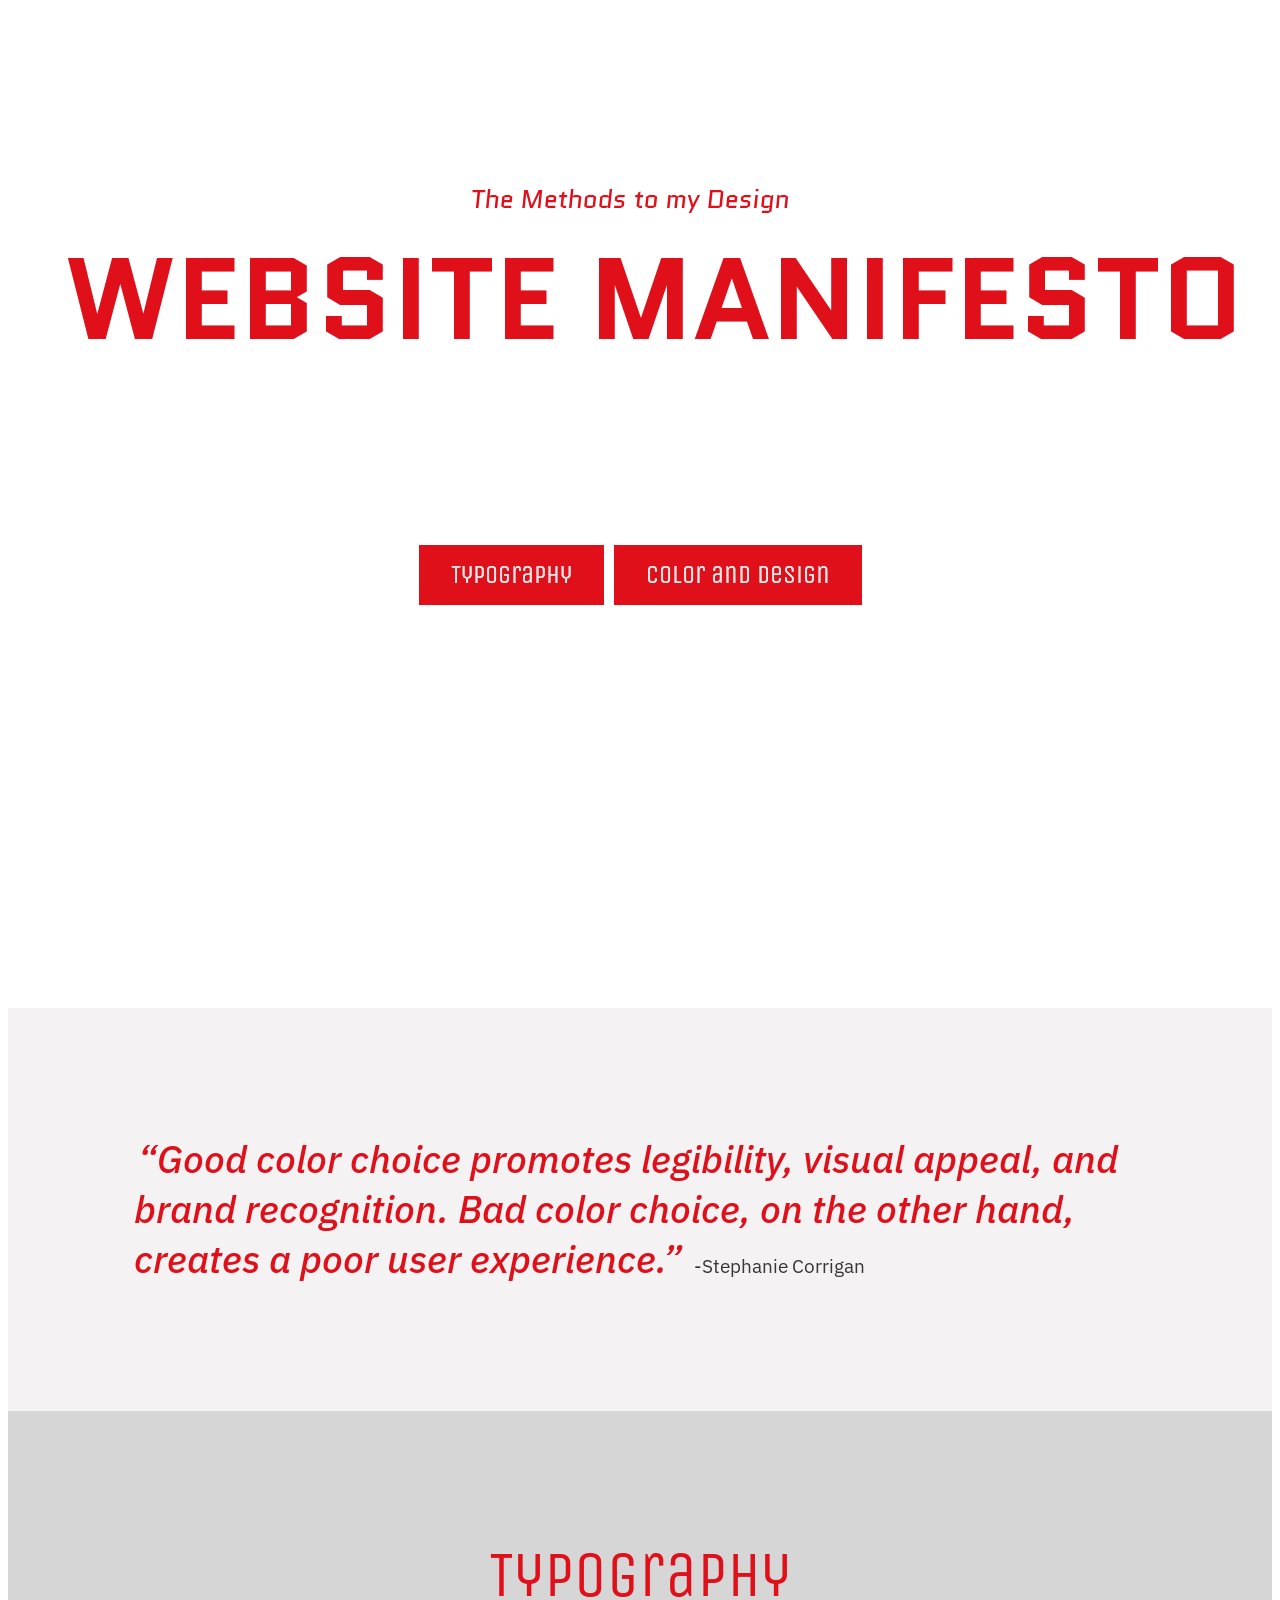
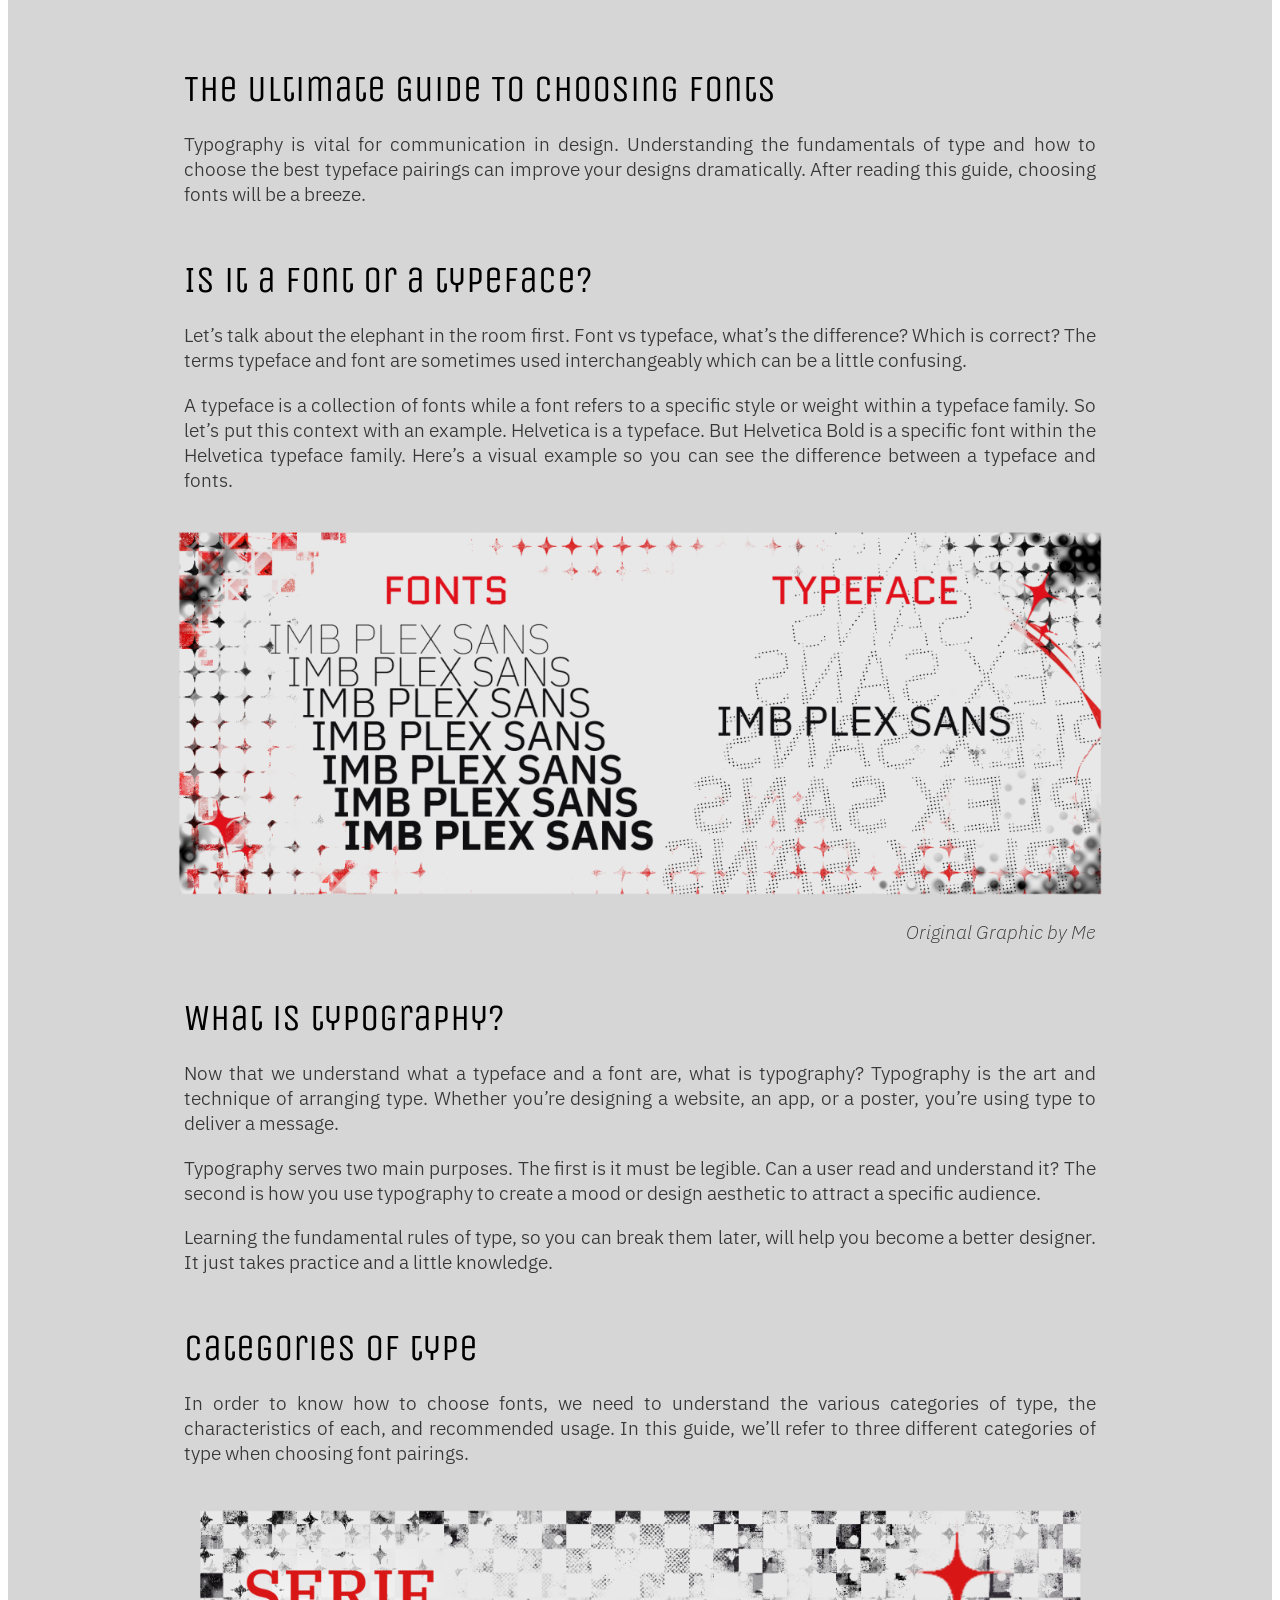
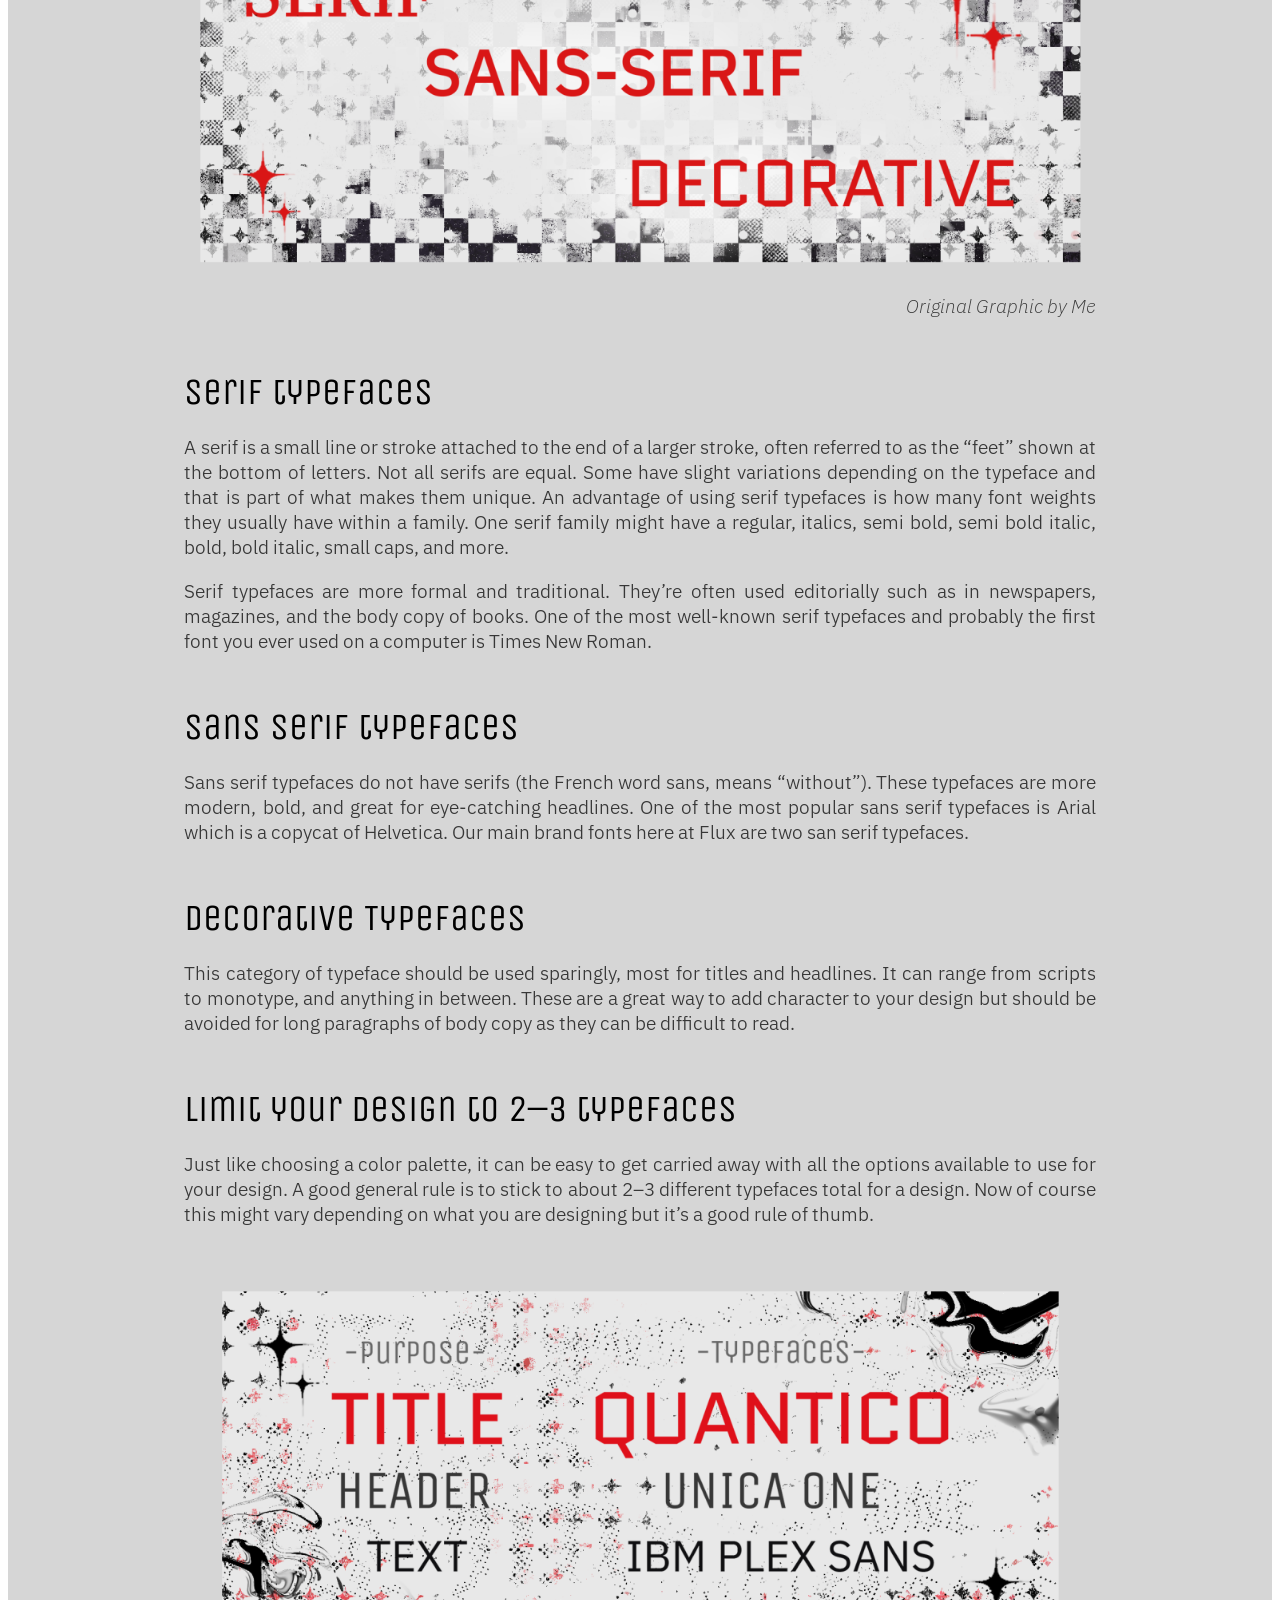
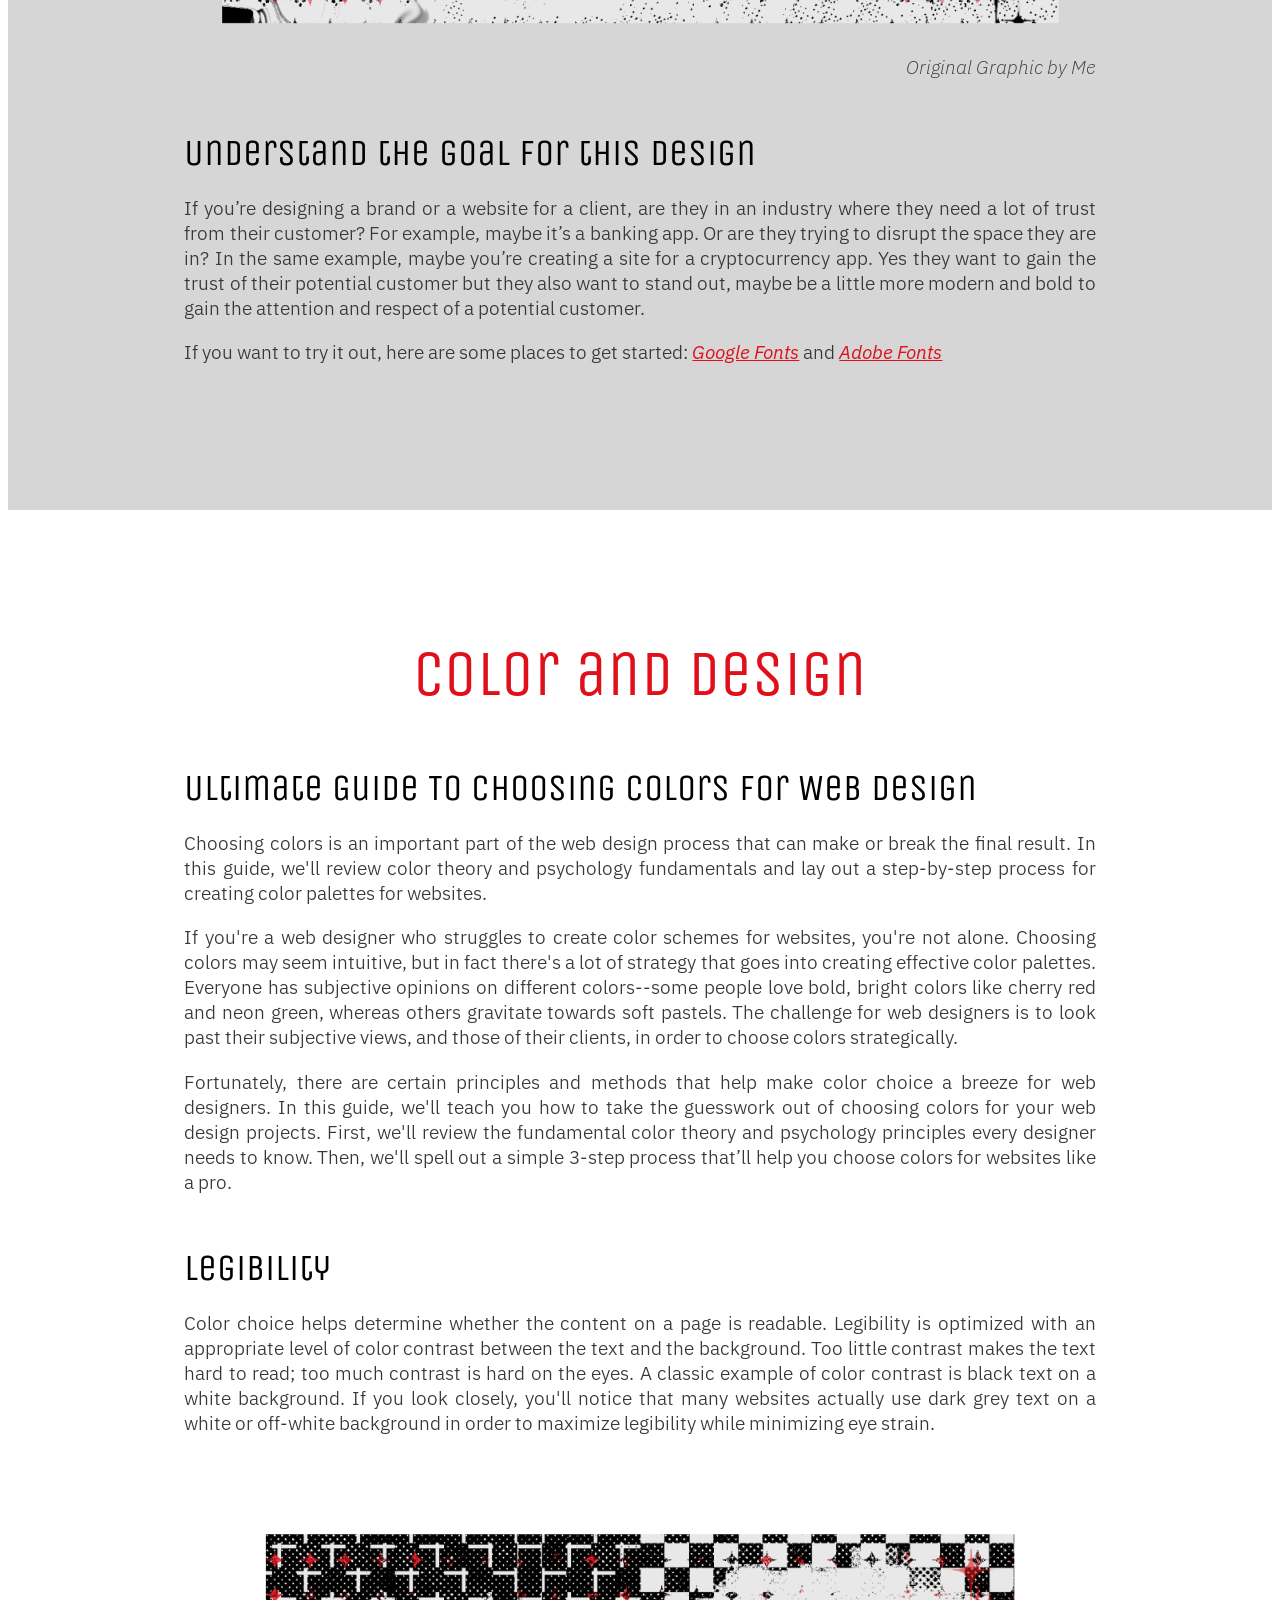
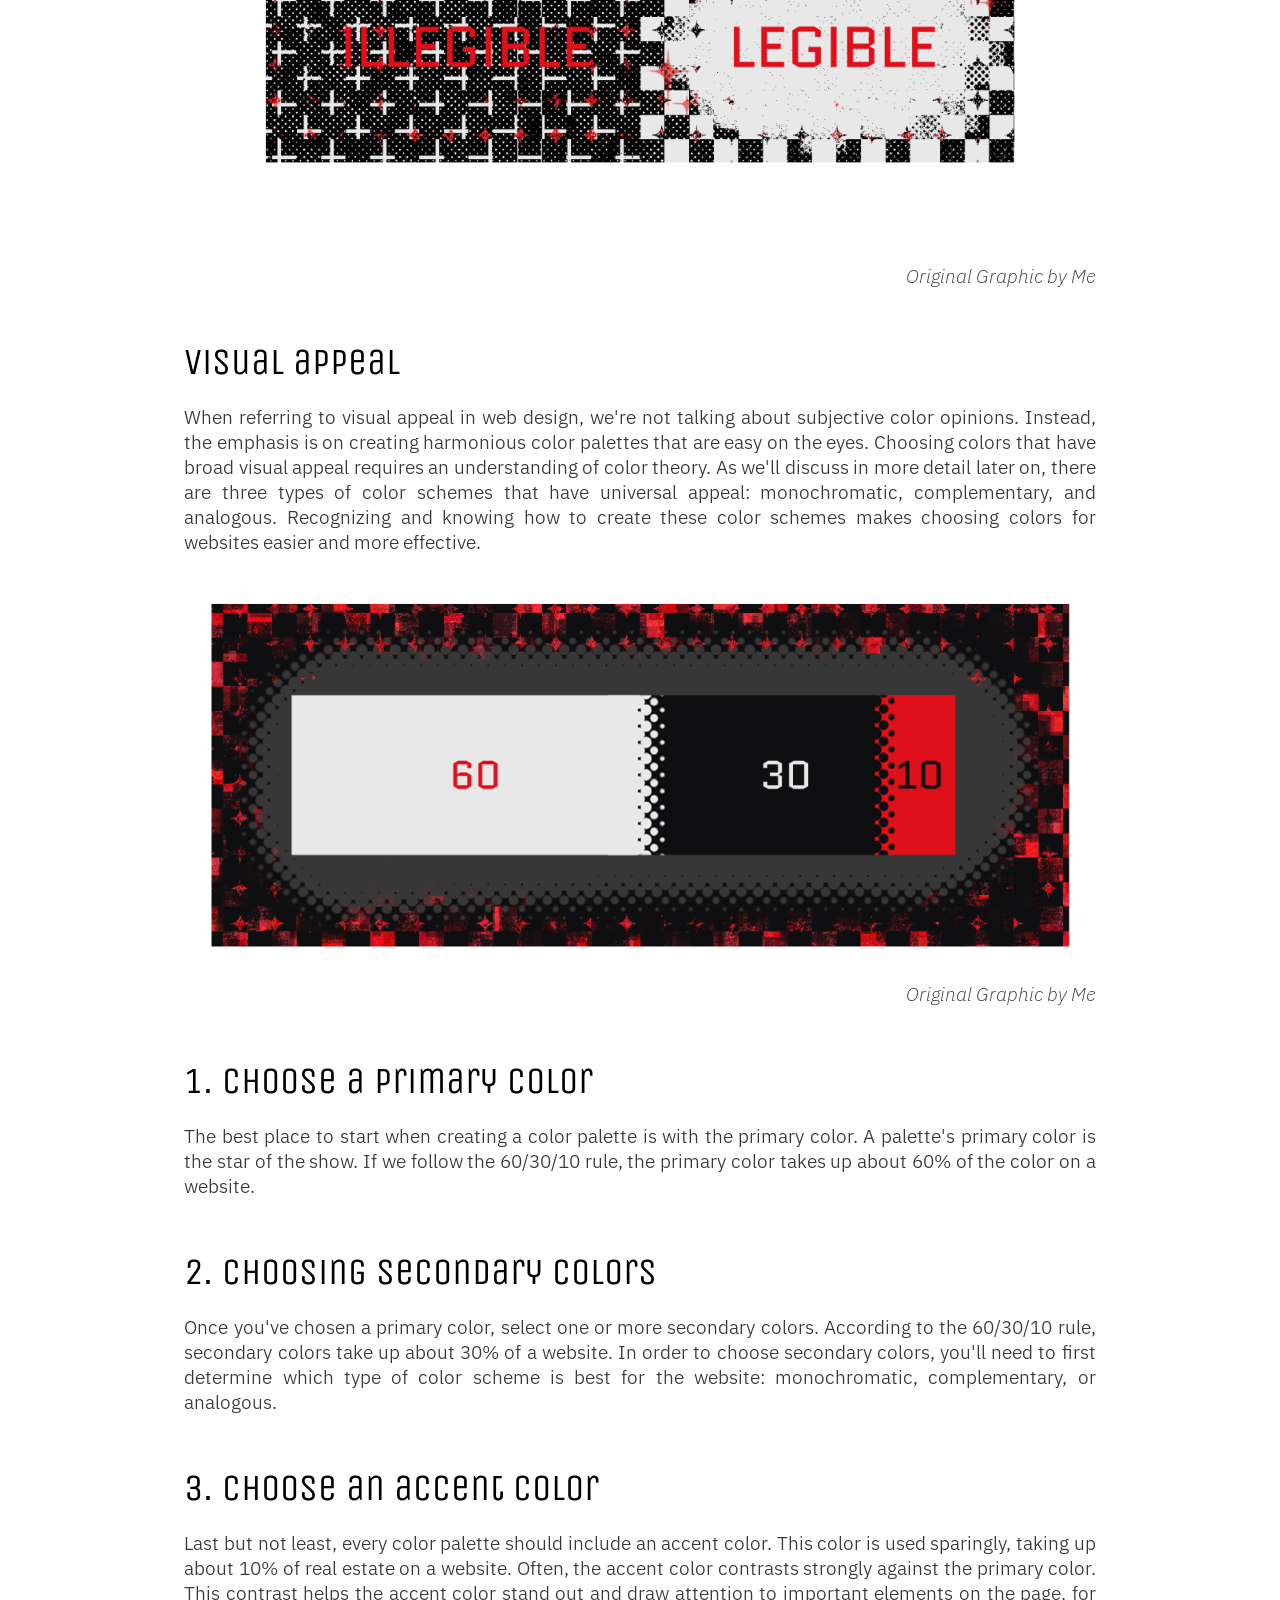
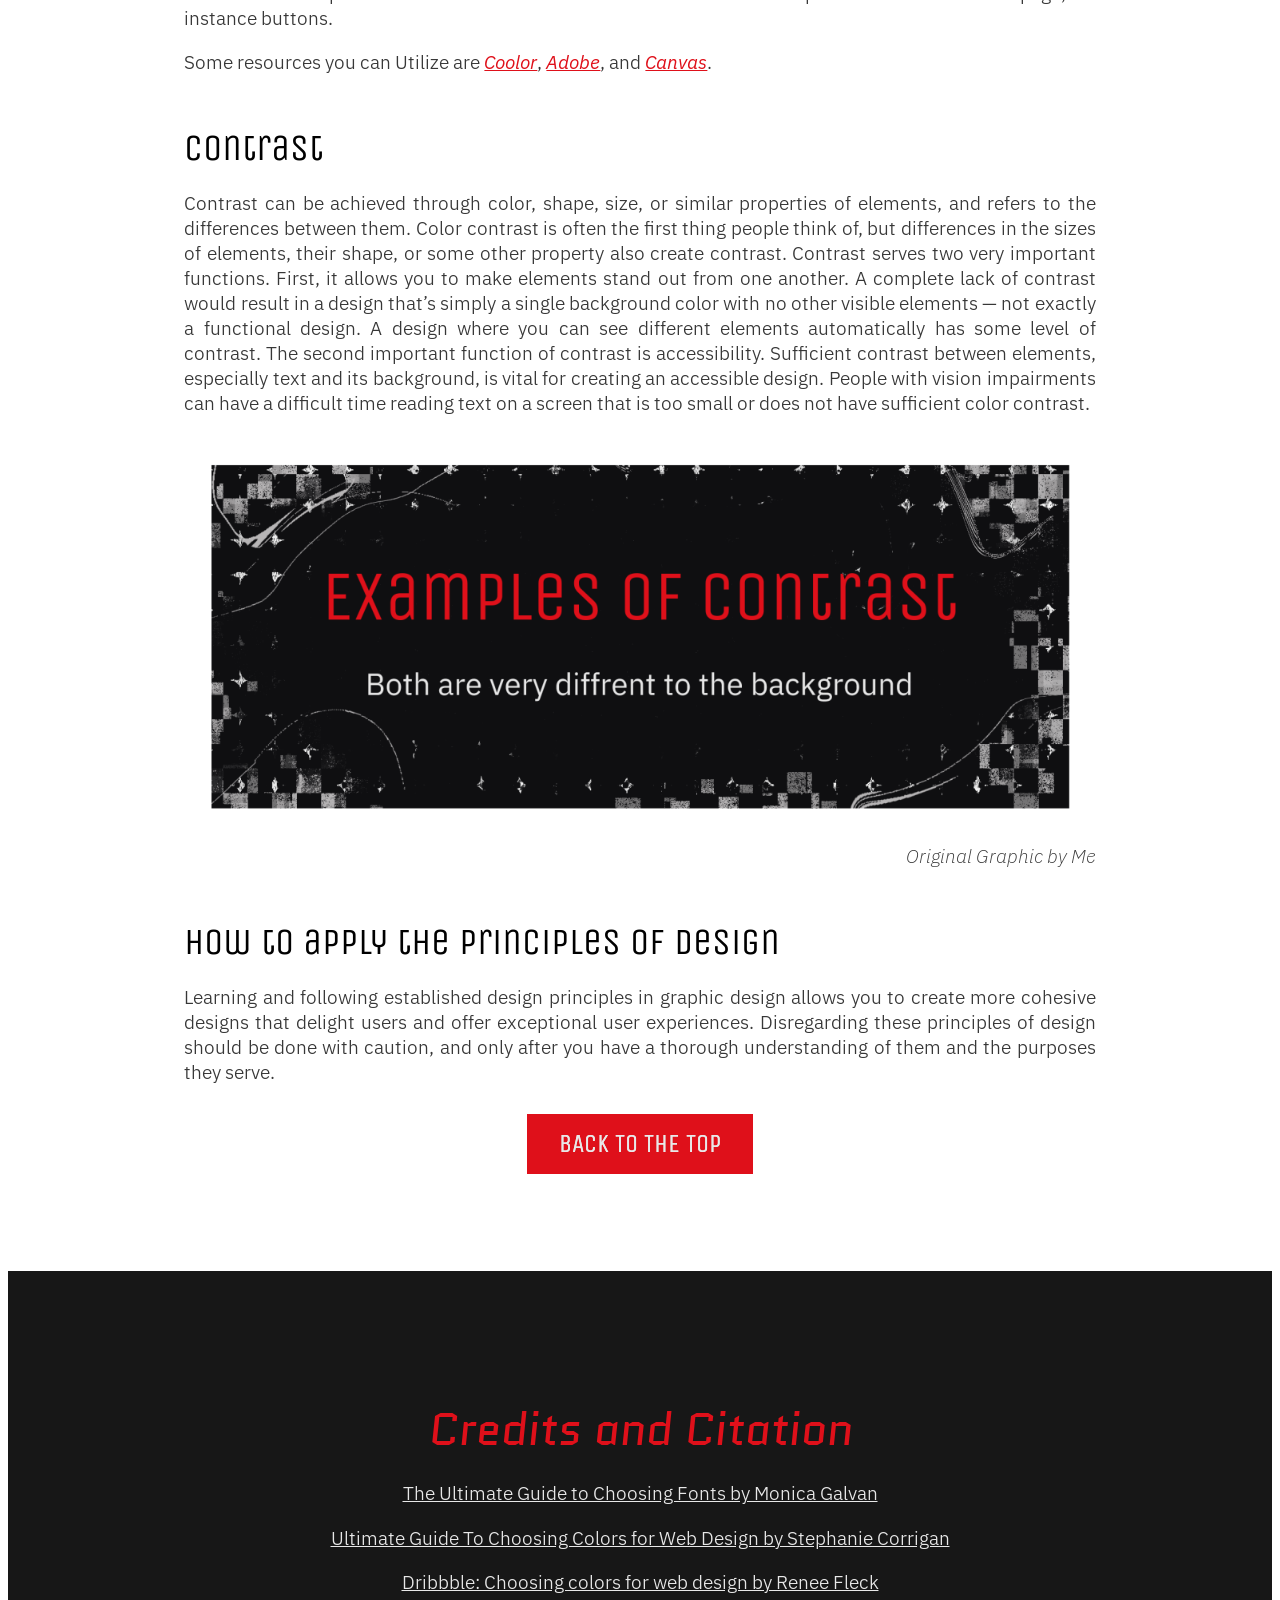
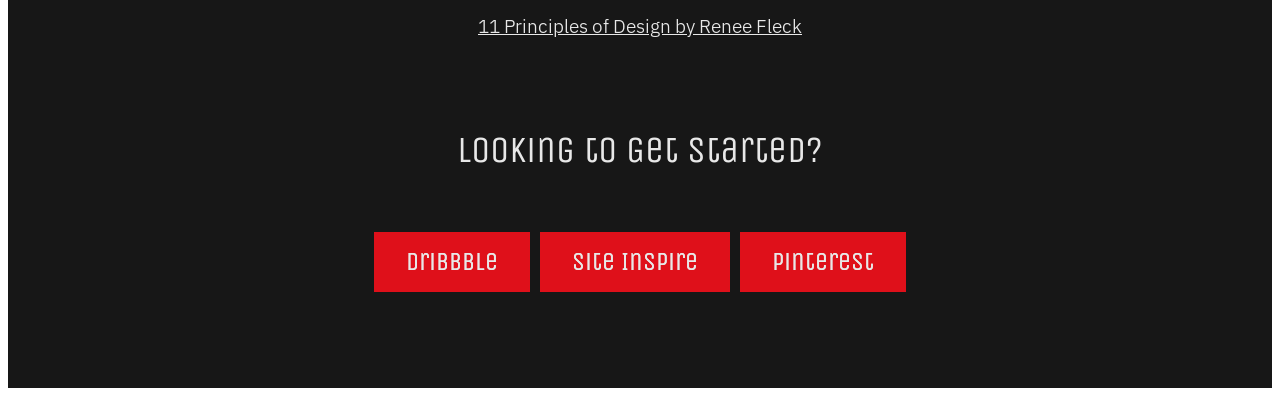
==== index.html @ a9f8d65f "Add files via upload" ====
<!doctype html>
<html>
<head>
<meta charset="utf-8">
<title>WebsiteManifesto</title>
<link href="CSSMANIFESTO.css" rel="stylesheet" type="text/css">
<link rel="preconnect" href="https://fonts.googleapis.com">
<link rel="preconnect" href="https://fonts.gstatic.com" crossorigin>
<link href="https://fonts.googleapis.com/css2?family=IBM+Plex+Sans:ital,wght@0,100..700;1,100..700&family=Quantico:ital,wght@0,400;0,700;1,400;1,700&family=Unica+One&display=swap" rel="stylesheet">
	
	<title>My Website</title>
</head>
<body>
	
	<!--Hero Section-->
<section class="hero">
<section id="heroSection">
	<br><br>
	
	<br><br>
	<br><br>
	<br><br>
	
	<table> <tr style="margin-left: 20px; margin-bottom:-200px; height;10%">
		<td align="center">
		</td>
		<td align="center">
	<h3 >The Methods to my Design</h3>
	<h1 class="forh1" >&nbsp;WEBSITE MANIFESTO</h1>
		</td> 
		<td align="center">
		</td>
		
		</tr>
	</table>

	
<div class="center-box">
	
		
	<a href="#typeSection" 
	   style="text-decoration: none" 
	   rel="noopener noreferrer" class="button">
		Typography</a>
	
		  
		
		 <a href="#colorSection" 
			style="text-decoration: none"
			rel="noopener noreferrer" class="button">
			 Color and Design</a>
	
</div>
	
	<br><br>
	<br><br>
	<br><br>

</section>
</section>
	
	
	<section class="quote">
	<section id="quoteSection">
	<q>Good color choice promotes legibility, visual appeal, and brand recognition. Bad color choice, on the other hand, creates a poor user experience.</q>
		
	<p1>-Stephanie Corrigan</p1>
		
	</section>
	</section>
	
	
	<!--Typography Section-->
	<section class="typography">
	<section id="typeSection">
		
	<h2>Typography</h2>
	
		
			<h4>The Ultimate Guide To Choosing Fonts</h4>
		<p>Typography is vital for communication in design. Understanding the fundamentals of type and how to choose the best typeface pairings can improve your designs dramatically. After reading this guide, choosing fonts will be a breeze.</p>
		
		<h4>Is it a font or a typeface?</h4>
		<p>Let’s talk about the elephant in the room first. Font vs typeface, what’s the difference? Which is correct? The terms typeface and font are sometimes used interchangeably which can be a little confusing.</p>

<p>A typeface is a collection of fonts while a font refers to a specific style or weight within a typeface family. So let’s put this context with an example. Helvetica is a typeface. But Helvetica Bold is a specific font within the Helvetica typeface family. Here’s a visual example so you can see the difference between a typeface and fonts.
</p>
		
						<img src="IMG/fontsvtype.png" alt="image showing difference in legibility" width="100%"/><figcaption>Original Graphic by Me</figcaption>

		
		<h4>What is typography?</h4>
		<p>Now that we understand what a typeface and a font are, what is typography? Typography is the art and technique of arranging type. Whether you’re designing a website, an app, or a poster, you’re using type to deliver a message.</p>

<p>Typography serves two main purposes. The first is it must be legible. Can a user read and understand it? The second is how you use typography to create a mood or design aesthetic to attract a specific audience.</p>

<p>Learning the fundamental rules of type, so you can break them later, will help you become a better designer. It just takes practice and a little knowledge.
</p>
		
		<h4>Categories of type
</h4>
		<p>In order to know how to choose fonts, we need to understand the various categories of type, the characteristics of each, and recommended usage. In this guide, we’ll refer to three different categories of type when choosing font pairings.

</p>
		<img src="IMG/difftype.png" alt="image showing difference types of font; Serif, Sans-serif, and Decorative " width="100%"/><figcaption>Original Graphic by Me</figcaption>
		
		<h4>Serif typefaces
</h4>
		<p>A serif is a small line or stroke attached to the end of a larger stroke, often referred to as the “feet” shown at the bottom of letters. Not all serifs are equal. Some have slight variations depending on the typeface and that is part of what makes them unique. An advantage of using serif typefaces is how many font weights they usually have within a family. One serif family might have a regular, italics, semi bold, semi bold italic, bold, bold italic, small caps, and more.

</p>
		<p>Serif typefaces are more formal and traditional. They’re often used editorially such as in newspapers, magazines, and the body copy of books. One of the most well-known serif typefaces and probably the first font you ever used on a computer is Times New Roman.

</p>
		<h4>Sans serif typefaces
</h4>
		<p>Sans serif typefaces do not have serifs (the French word sans, means “without”). These typefaces are more modern, bold, and great for eye-catching headlines. One of the most popular sans serif typefaces is Arial which is a copycat of Helvetica. Our main brand fonts here at Flux are two san serif typefaces.

</p>
		<h4>Decorative Typefaces
</h4>
		<p>This category of typeface should be used sparingly, most for titles and headlines. It can range from scripts to monotype, and anything in between. These are a great way to add character to your design but should be avoided for long paragraphs of body copy as they can be difficult to read.

</p>

		<h4>Limit your design to 2–3 typefaces
</h4>
		<p>Just like choosing a color palette, it can be easy to get carried away with all the options available to use for your design. A good general rule is to stick to about 2–3 different typefaces total for a design. Now of course this might vary depending on what you are designing but it’s a good rule of thumb.
		
</p>
	<img src="IMG/purpose.png" alt="image showing font pairing (Title-Quantico, Header-Unica One, Text-IBM PLEX SANS) " width="100%"/><figcaption>Original Graphic by Me</figcaption>
	
		<h4>Understand the goal for this design

</h4>
		<p>If you’re designing a brand or a website for a client, are they in an industry where they need a lot of trust from their customer? For example, maybe it’s a banking app. Or are they trying to disrupt the space they are in? In the same example, maybe you’re creating a site for a cryptocurrency app. Yes they want to gain the trust of their potential customer but they also want to stand out, maybe be a little more modern and bold to gain the attention and respect of a potential customer.</p>
		
		<p>If you want to try it out, here are some places to get started: <a href="https://fonts.google.com/" target="_blank" class="special-link" >Google Fonts</a> and <a href="https://fonts.adobe.com/"  target="_blank" class="special-link" >Adobe Fonts</a> </p>

	</section>
		</section>
		<!--Typography Section-->
	<section class="colordesign">
	<section id="colorSection">
		
	<h2>Color and Design</h2>
		<h4>Ultimate Guide To Choosing Colors for Web Design</h4>
		
			<p>Choosing colors is an important part of the web design process that can make or break the final result. In this guide, we'll review color theory and psychology fundamentals and lay out a step-by-step process for creating color palettes for websites.</p>
		
			<p>If you're a web designer who struggles to create color schemes for websites, you're not alone. Choosing colors may seem intuitive, but in fact there's a lot of strategy that goes into creating effective color palettes. Everyone has subjective opinions on different colors--some people love bold, bright colors like cherry red and neon green, whereas others gravitate towards soft pastels. The challenge for web designers is to look past their subjective views, and those of their clients, in order to choose colors strategically.</p>
		
			<p>Fortunately, there are certain principles and methods that help make color choice a breeze for web designers. In this guide, we'll teach you how to take the guesswork out of choosing colors for your web design projects. First, we'll review the fundamental color theory and psychology principles every designer needs to know. Then, we'll spell out a simple 3-step process that’ll help you choose colors for websites like a pro.</p>
				
		
		<h4>Legibility</h4>
		
			<p>Color choice helps determine whether the content on a page is readable. Legibility is optimized with an appropriate level of color contrast between the text and the background. Too little contrast makes the text hard to read; too much contrast is hard on the eyes. A classic example of color contrast is black text on a white background. If you look closely, you'll notice that many websites actually use dark grey text on a white or off-white background in order to maximize legibility while minimizing eye strain.</p>
		
				<img src="IMG/legibility.png" alt="image showing difference in legibility" width="100%"/><figcaption>Original Graphic by Me</figcaption>
	
		
		<h4>Visual appeal</h4>
		
			<p>When referring to visual appeal in web design, we're not talking about subjective color opinions. Instead, the emphasis is on creating harmonious color palettes that are easy on the eyes. Choosing colors that have broad visual appeal requires an understanding of color theory. As we'll discuss in more detail later on, there are three types of color schemes that have universal appeal: monochromatic, complementary, and analogous. Recognizing and knowing how to create these color schemes makes choosing colors for websites easier and more effective.</p>
		
		<img src="IMG/603010.png" alt="image showing an example of the 60-30-10 rule" width="100%"/><figcaption>Original Graphic by Me</figcaption>

		<h4>1. Choose a primary color</h4>
		<p>The best place to start when creating a color palette is with the primary color. A palette's primary color is the star of the show. If we follow the 60/30/10 rule, the primary color takes up about 60% of the color on a website.
</p>
		
		
		
		<h4>2. Choosing secondary colors
</h4>
		<p>Once you've chosen a primary color, select one or more secondary colors. According to the 60/30/10 rule, secondary colors take up about 30% of a website. In order to choose secondary colors, you'll need to first determine which type of color scheme is best for the website: monochromatic, complementary, or analogous.
</p>

		
		<h4>3. Choose an accent color
</h4>
		<p>Last but not least, every color palette should include an accent color. This color is used sparingly, taking up about 10% of real estate on a website. Often, the accent color contrasts strongly against the primary color. This contrast helps the accent color stand out and draw attention to important elements on the page, for instance buttons.
</p>
		
		<p>Some resources you can Utilize are <a href="https://coolors.co/" target="_blank" class="special-link" >Coolor</a>, <a href="https://color.adobe.com/"  target="_blank" class="special-link" >Adobe</a>, and <a href="https://www.canva.com/colors/color-palette-generator/" target="_blank" class="special-link" >Canvas</a>. </p>
		
		
		<h4>Contrast
		
</h4>
		
		
		<p>Contrast can be achieved through color, shape, size, or similar properties of elements, and refers to the differences between them. Color contrast is often the first thing people think of, but differences in the sizes of elements, their shape, or some other property also create contrast.

Contrast serves two very important functions. First, it allows you to make elements stand out from one another. A complete lack of contrast would result in a design that’s simply a single background color with no other visible elements — not exactly a functional design. A design where you can see different elements automatically has some level of contrast.

The second important function of contrast is accessibility. Sufficient contrast between elements, especially text and its background, is vital for creating an accessible design. People with vision impairments can have a difficult time reading text on a screen that is too small or does not have sufficient color contrast.</p>
		<img src="IMG/contrast.png" alt="image showing an example of contrast between text and background" width="100%"/><figcaption>Original Graphic by Me</figcaption>
		
		<h4>How to apply the principles of design</h4>
		
<p>Learning and following established design principles in graphic design allows you to create more cohesive designs that delight users and offer exceptional user experiences.

Disregarding these principles of design should be done with caution, and only after you have a thorough understanding of them and the purposes they serve.</p>

		<div class="center-box">

			
	<a href="#heroSection" style="text-decoration: none" class="button" >BACK TO THE TOP</a>
	
		
		</div>
		
		</section>
	</section>
	
	<section class="footer">
	<footer>
		<fh3>Credits and Citation</fh3>
		
		
  		<p style="text-align:center"> <a href="https://www.flux-academy.com/blog/the-ultimate-guide-to-choosing-fonts" target="_blank">The Ultimate Guide to Choosing Fonts by Monica Galvan</a>  </p>
		
  		<p style="text-align:center">	<a href="https://www.flux-academy.com/blog/ultimate-guide-to-choosing-colors-for-web-design" target="_blank">Ultimate Guide To Choosing Colors for Web Design by Stephanie Corrigan</a> </p>
			
 		<p style="text-align:center">	<a href="https://dribbble.com/stories/2018/12/19/choosing-colors-for-web-design-a-practical-ui-color-application-guide" target="_blank">Dribbble: Choosing colors for web design by Renee Fleck</a> </p>
				
		<p style="text-align:center">	<a href="https://dribbble.com/resources/education/principles-of-design" target="_blank">11 Principles of Design by Renee Fleck</a> </p>
		
	
		
		<h6>Looking to Get Started?</h6>
		
		
	<div class="center-box">
	
		 <a href="https://dribbble.com/tags/web-design" target="_blank" style="text-decoration: none" rel="noopener noreferrer" class="button2">Dribbble</a>
	
	
	
		 <a href="https://www.siteinspire.com" target="_blank" style="text-decoration: none" rel="noopener noreferrer" class="button2">Site Inspire</a>
	
	
	
		 <a href="https://www.pinterest.com" target="_blank" style="text-decoration: none" rel="noopener noreferrer" class="button2">Pinterest</a>
	
		</div>
	

	</footer>
	</section>
	
</body>
</html>
---- CSSMANIFESTO.css ----
@charset "utf-8";


	


.forh1{
  font-family: "Quantico", sans-serif;
  font-weight: 800;
  font-style: normal;
	font-size: 9vw;
	color:#DF101A;
	text-align: center;
	margin-top: 0;
	margin-left: auto;
	padding-left:20px; 
}

h2{
  font-family: "Unica One", sans-serif;
  font-weight: 400;
  font-style: normal;
	font-size: 5vw;
	color:#DF101A;
	text-align:center;
	margin-top:0;
}

h3{
  font-family: "Quantico", sans-serif;
  font-weight: 400;
  font-style: italic;
	font-size: 2vw;
	color:#DF101A;
	text-align:bottom;
	margin-bottom:0;
	
	
}
fh3{
  font-family: "Quantico", sans-serif;
  font-weight: 400;
  font-style: italic;
	font-size: 3.5vw;
	color:#DF101A;
	text-align:bottom;
	margin-bottom:0;
	
	
}

h4{ font-family: "Unica One", sans-serif;
  font-weight: 400;
  font-style: normal;
	font-size: 3vw;
	color:#000000;
	padding-right: 45px;
	padding-left: 50px;
	margin-bottom: 20px;
	}

h5{ font-family: "Unica One", sans-serif;
  font-weight: 400;
  font-style: normal;
	font-size: 3vw;
	color:#DF101A;
	}
figcaption{ font-family: 'IBM Plex Sans';
  font-weight: 250;
  font-style: italic;
	font-size: 1.5vw;
	color:#373737;
	text-align:right;	
	padding-right: 50px;
	padding-left: 50px;

}

p{ font-family: 'IBM Plex Sans';
  font-weight: 350;
  font-style: normal;
	font-size: 1.5vw;
	color:#373737;
	text-align:justify;	
	padding-right: 50px;
	padding-left: 50px;
}

p1{ font-family: 'IBM Plex Sans';
  font-weight: 400;
  font-style: normal;
	font-size: 1.5vw;
	color:#373737;
	text-align:right;	
	padding: 4px;
}
q { font-family: 'IBM Plex Sans';
  font-weight: 500;
  font-style:italic;
	font-size: 3vw;
	color:#DF101A;
	text-align:justify;	
	padding: 4px;
}

h6{ font-family: "Unica One", sans-serif;
  font-weight: 400;
  font-style: normal;
	font-size: 3vw;
	color:#E8E8E8;
	text-align:center;
	padding-top: 0px;

	}

p2{ font-family: 'IBM Plex Sans';
  font-weight: 350;
  font-style: normal;
	font-size: 1.5vw;
	color:#E8E8E8;
	text-align:justify;	
	padding-right: 25px;
	padding-left: 25px;
}




.hero {
	background-image: url("IMG/herobg.png");
	background-size:cover;
	background-position: center center;
	background-repeat: no-repeat;
	width: 100%;
	height: 1000px;	
	align: center;
}

.quote{
	background-color:#F4F2F3;
	padding:10%;
}


.typography{
	background-image:url("IMG/typebg.png");
background-attachment:fixed;
	background-size: cover;
	
	background-color:#D6D6D6;
	padding:10%;
}
.colordesign{
	background-image:url("IMG/colorbg.png");
background-attachment:fixed;
	background-size: cover;
	background-color:#F4F2F3;
	padding:10%;
}

.footer{
	background-color:#171717;
	padding:10%;
	text-align: center;
	text-size: 6vw;
}


.button {
font-family: "Unica One", sans-serif;
  font-weight: 400;
  font-style: normal;
	font-size: 2vw;
	align:center;
	background-color: #DF101A;
  border: none;
  padding: 15px 32px;
  text-align: center;
  text-decoration: none;
  display: inline-block;
  margin: 4px 5px;
  cursor: pointer;
	text-shadow: 0px 0px #E8E8E8;
	
}

.button:hover{
	color: #Df101A;
	background-color: #000000;
	text-decoration: none;
}

a { 
	color:#E8E8E8
}
a:hover{
	color:#DF101A
}

.button2 {
font-family: "Unica One", sans-serif;
  font-weight: 400;
  font-style: normal;
	font-size: 2vw;
	align:center;
	background-color: #DF101A;
  border: none;
  padding: 15px 32px;
  text-align: center;
  text-decoration: none;
  display: inline-block;
  margin: -5px 5px;
  cursor: pointer;
	text-shadow: 0px 0px #E8E8E8;
}


.button2:hover{
	color: #Df101A;
	background-color: #000000;
	text-decoration: none;
}



.special-link  {
  color:#DF101A;
  text-decoration: underline;
  font-weight: normal;
font-style: italic;
	
}

.special-link:hover {
  color: #373737;

}



.center-box{
	display:flex;
	justify-content:center;
	align-items: center;
	height: 0vh;
	margin-top: 6%;
	
}
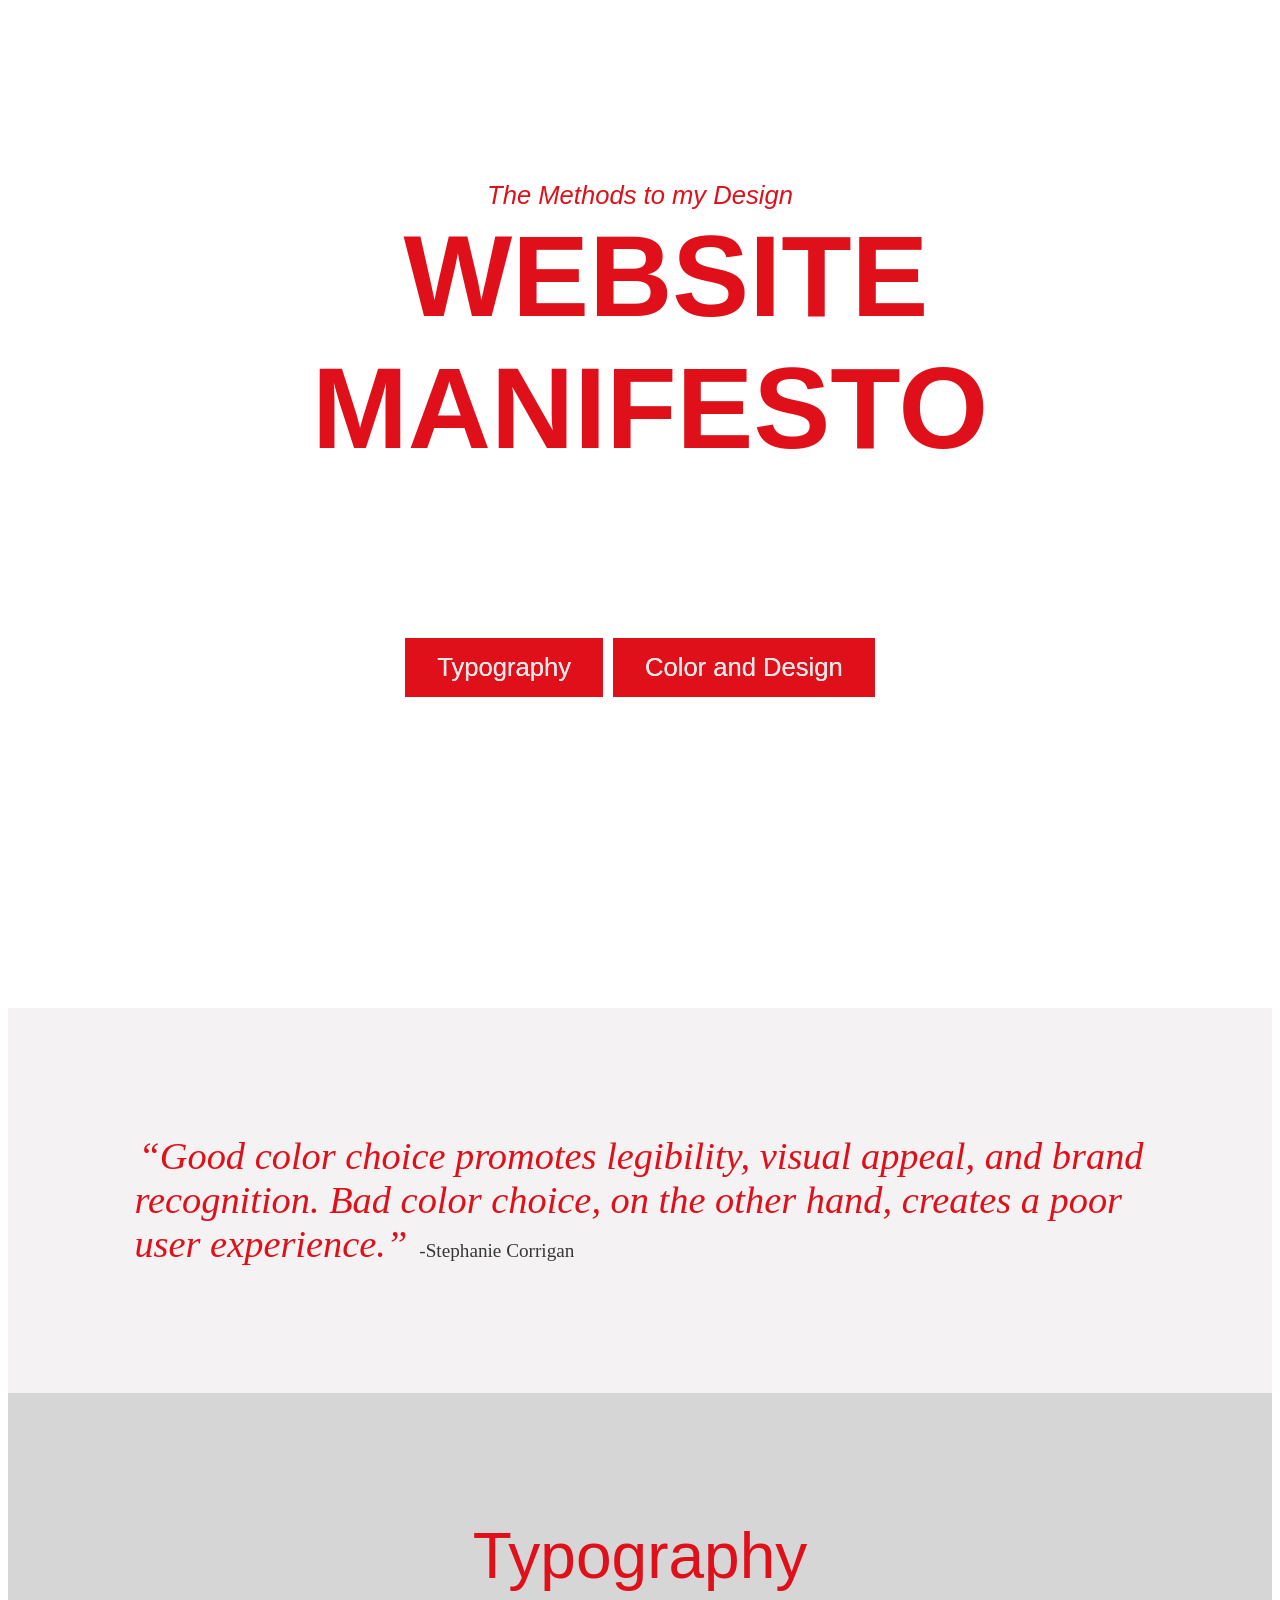
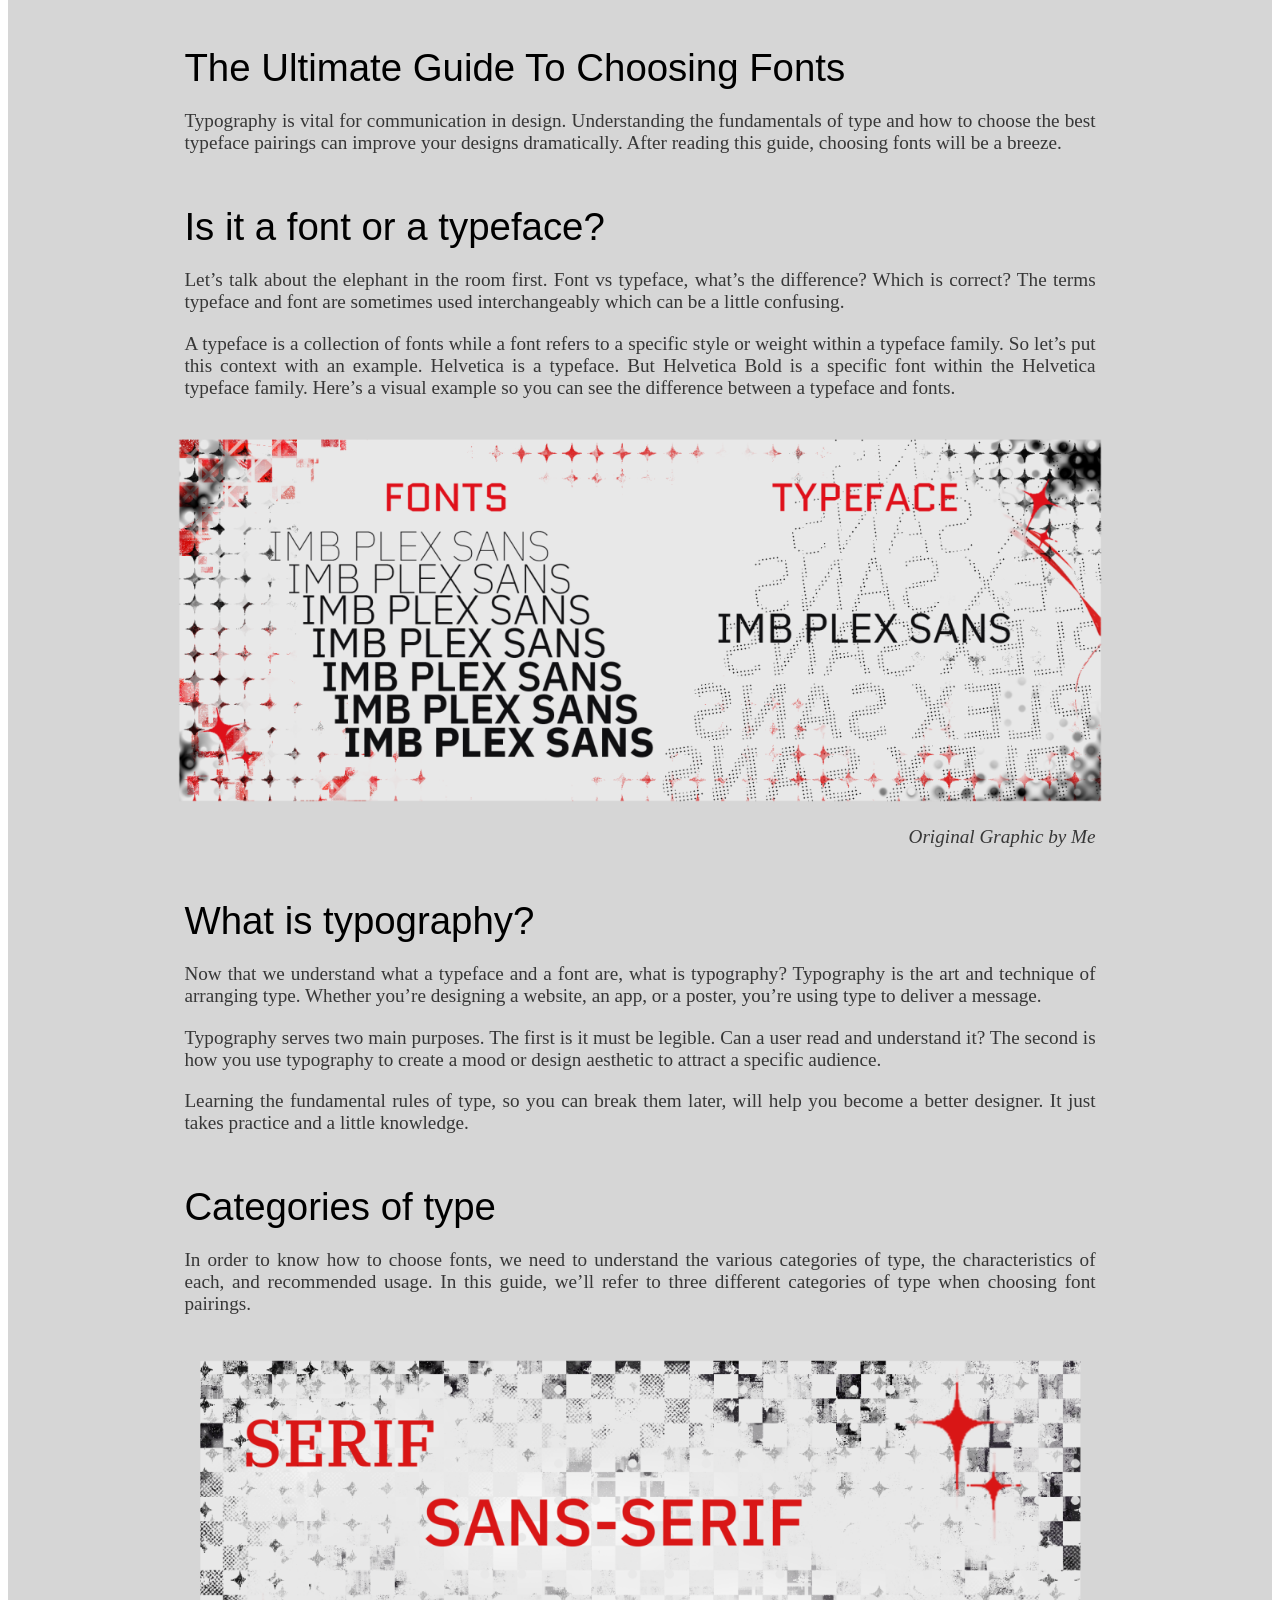
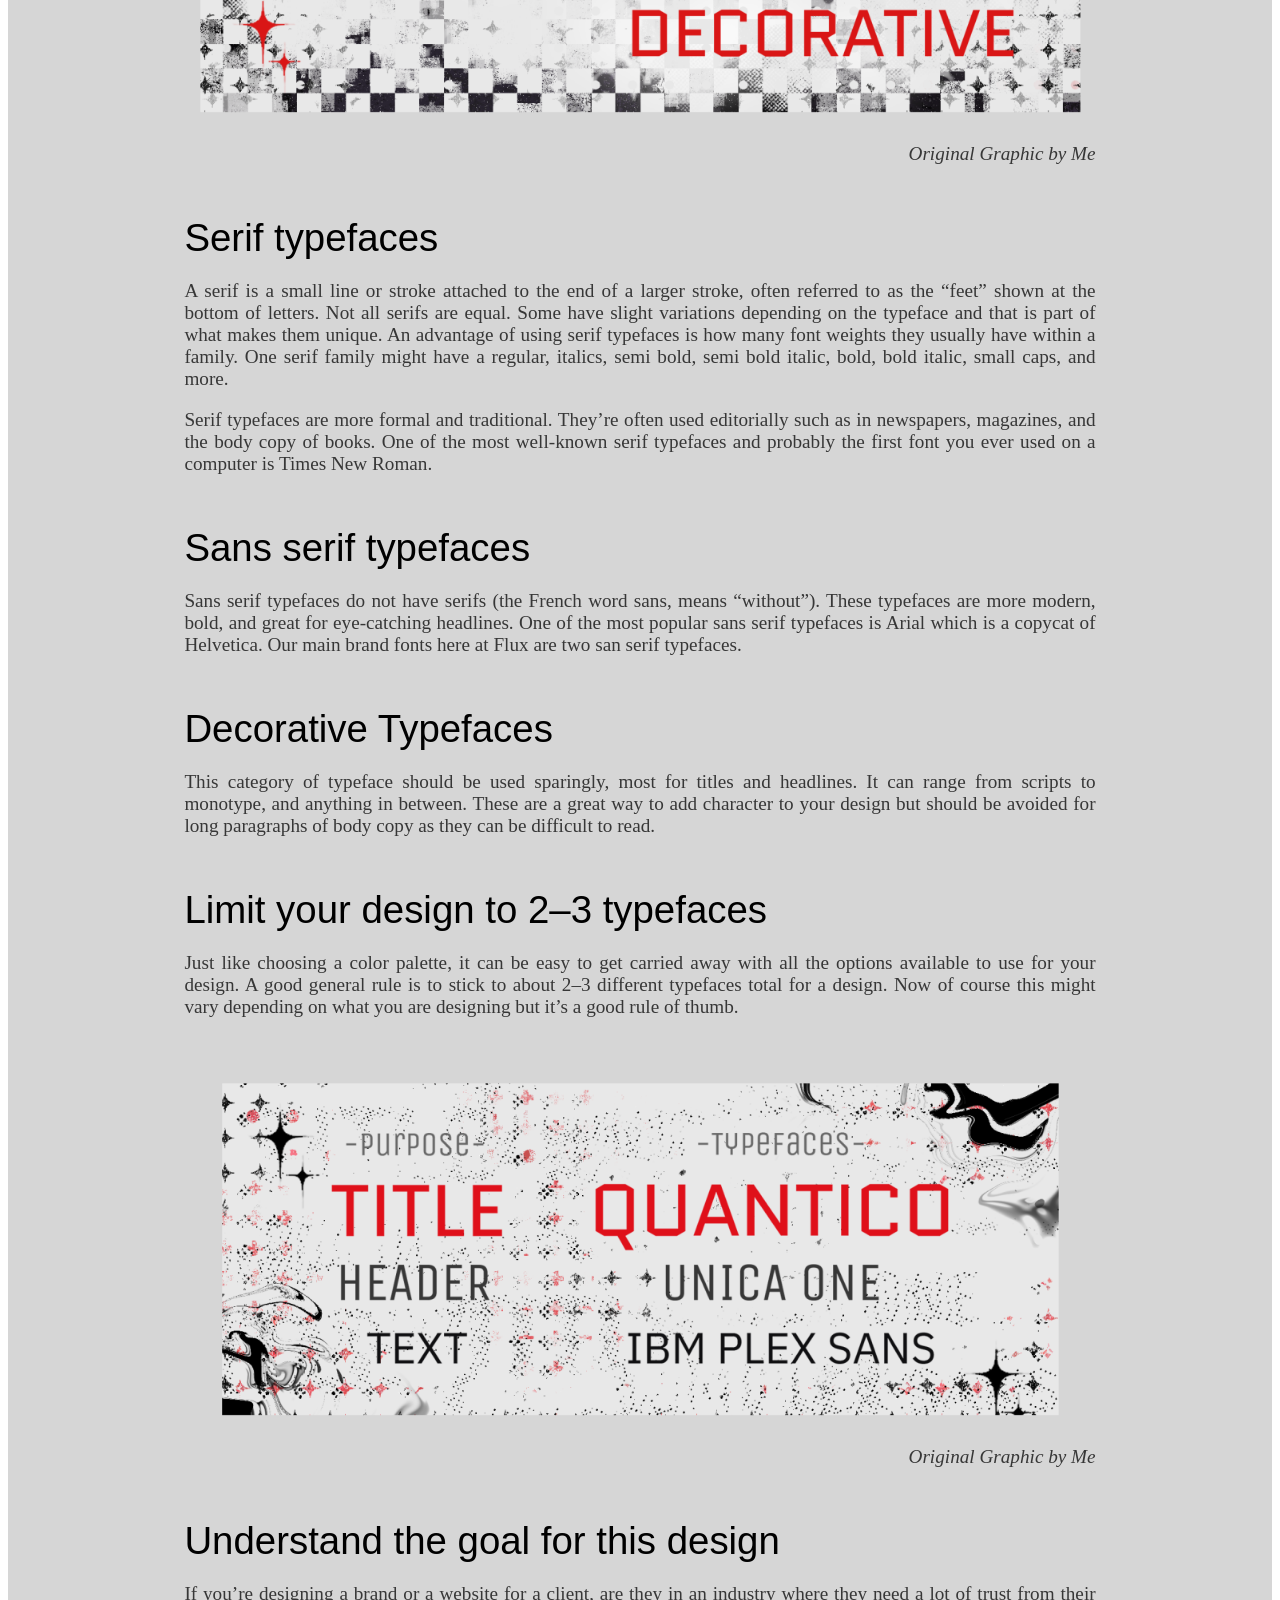
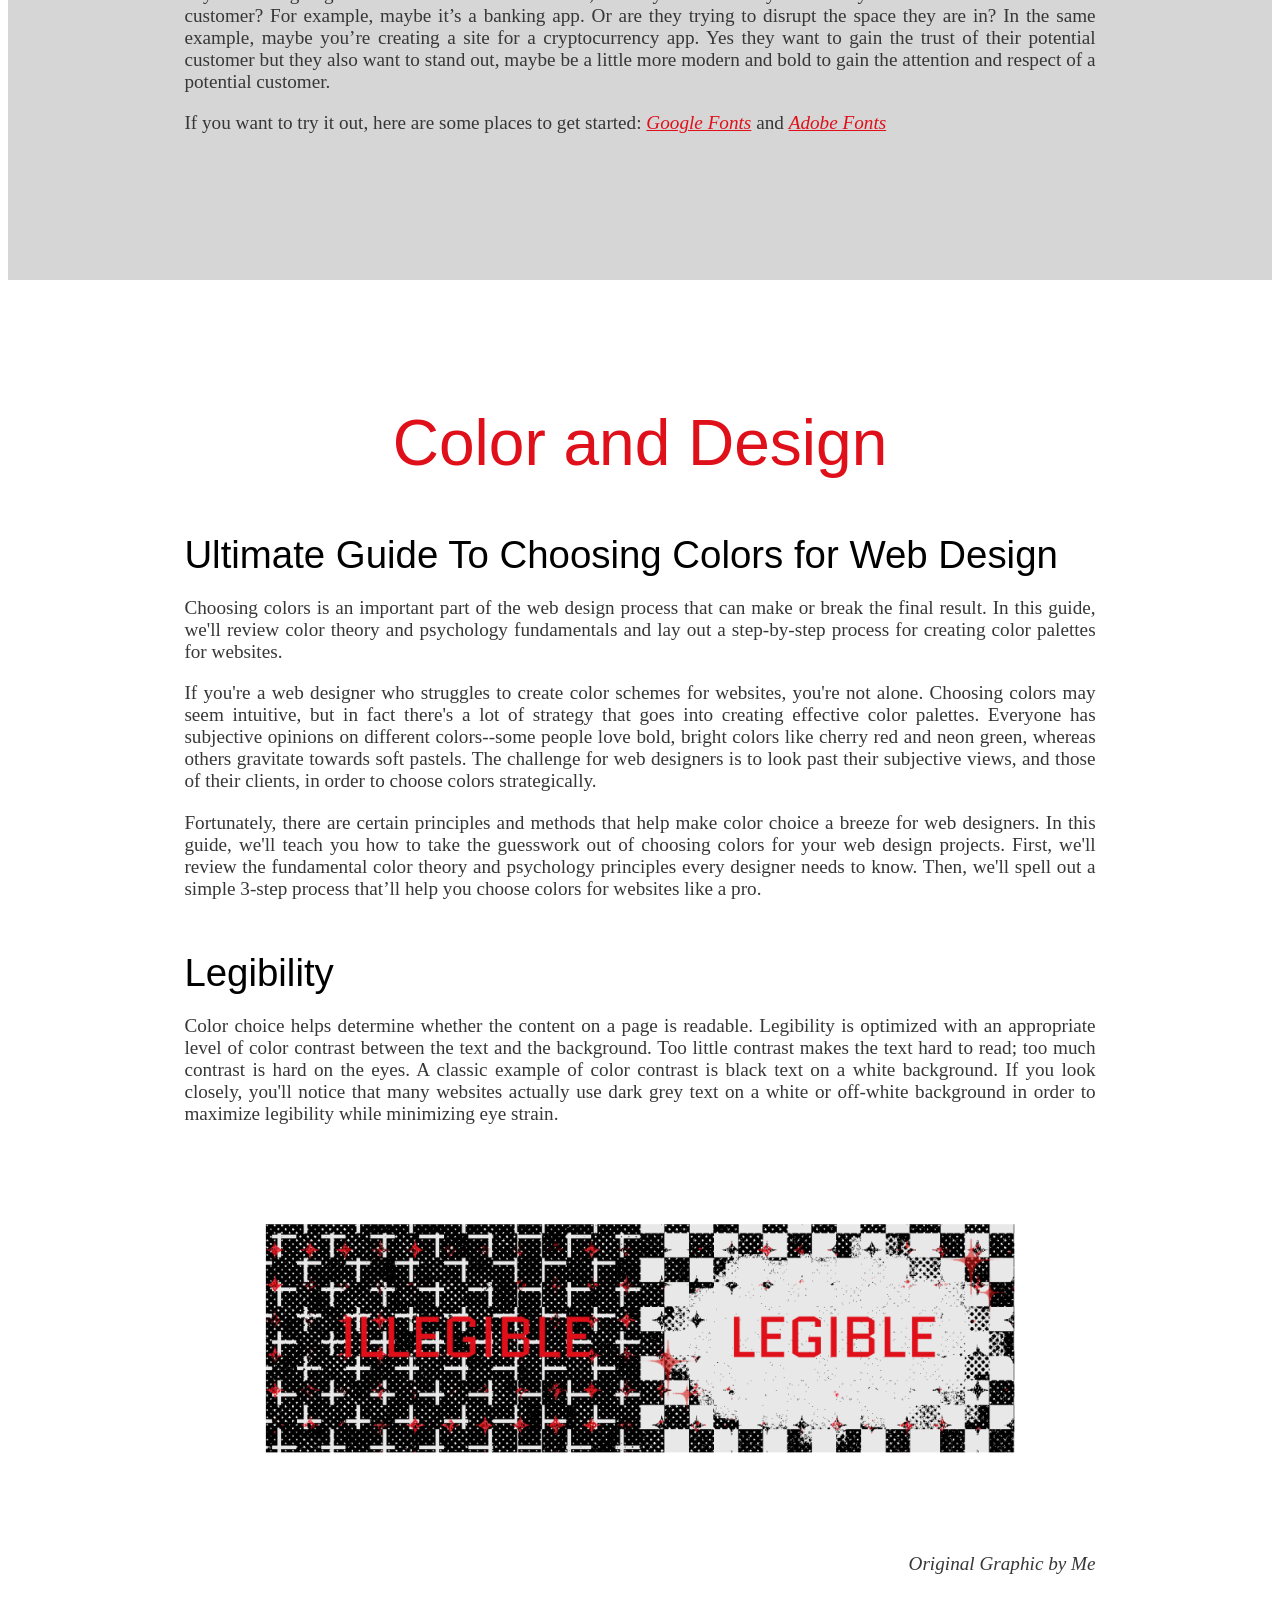
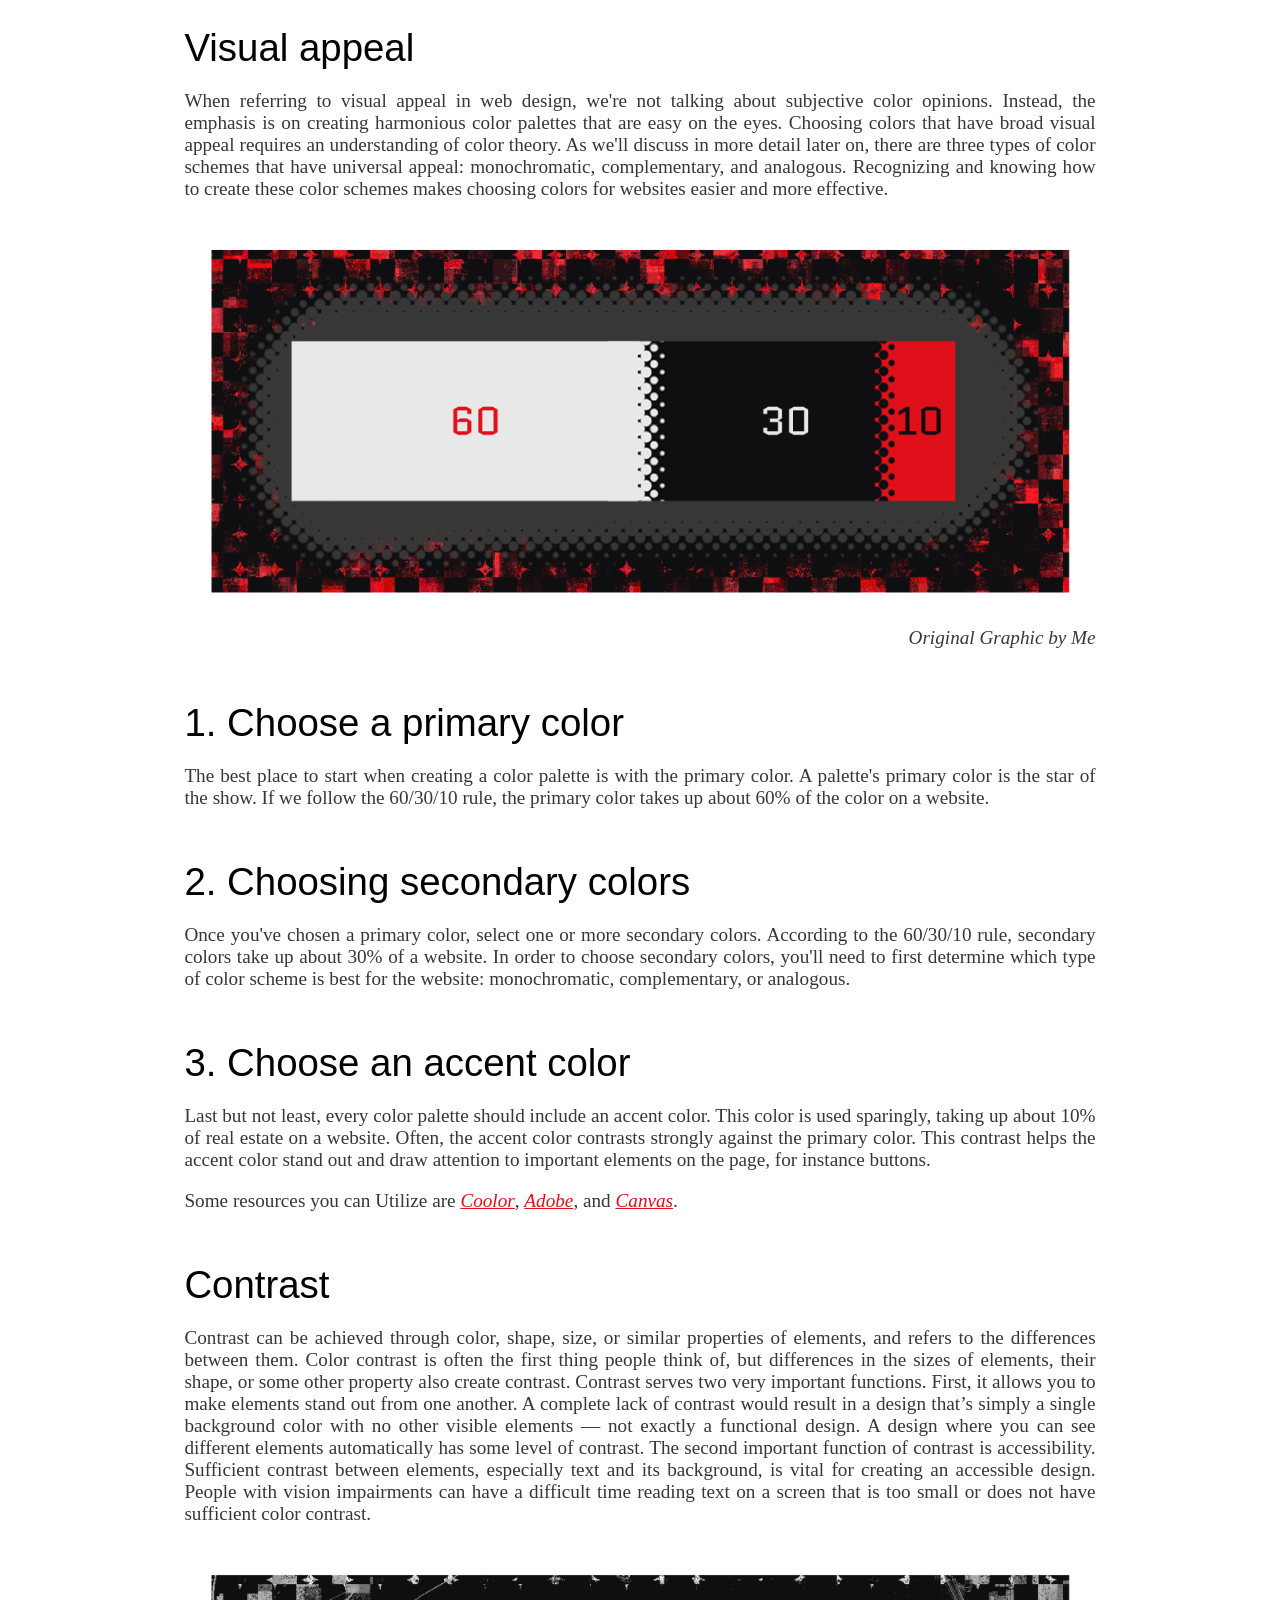
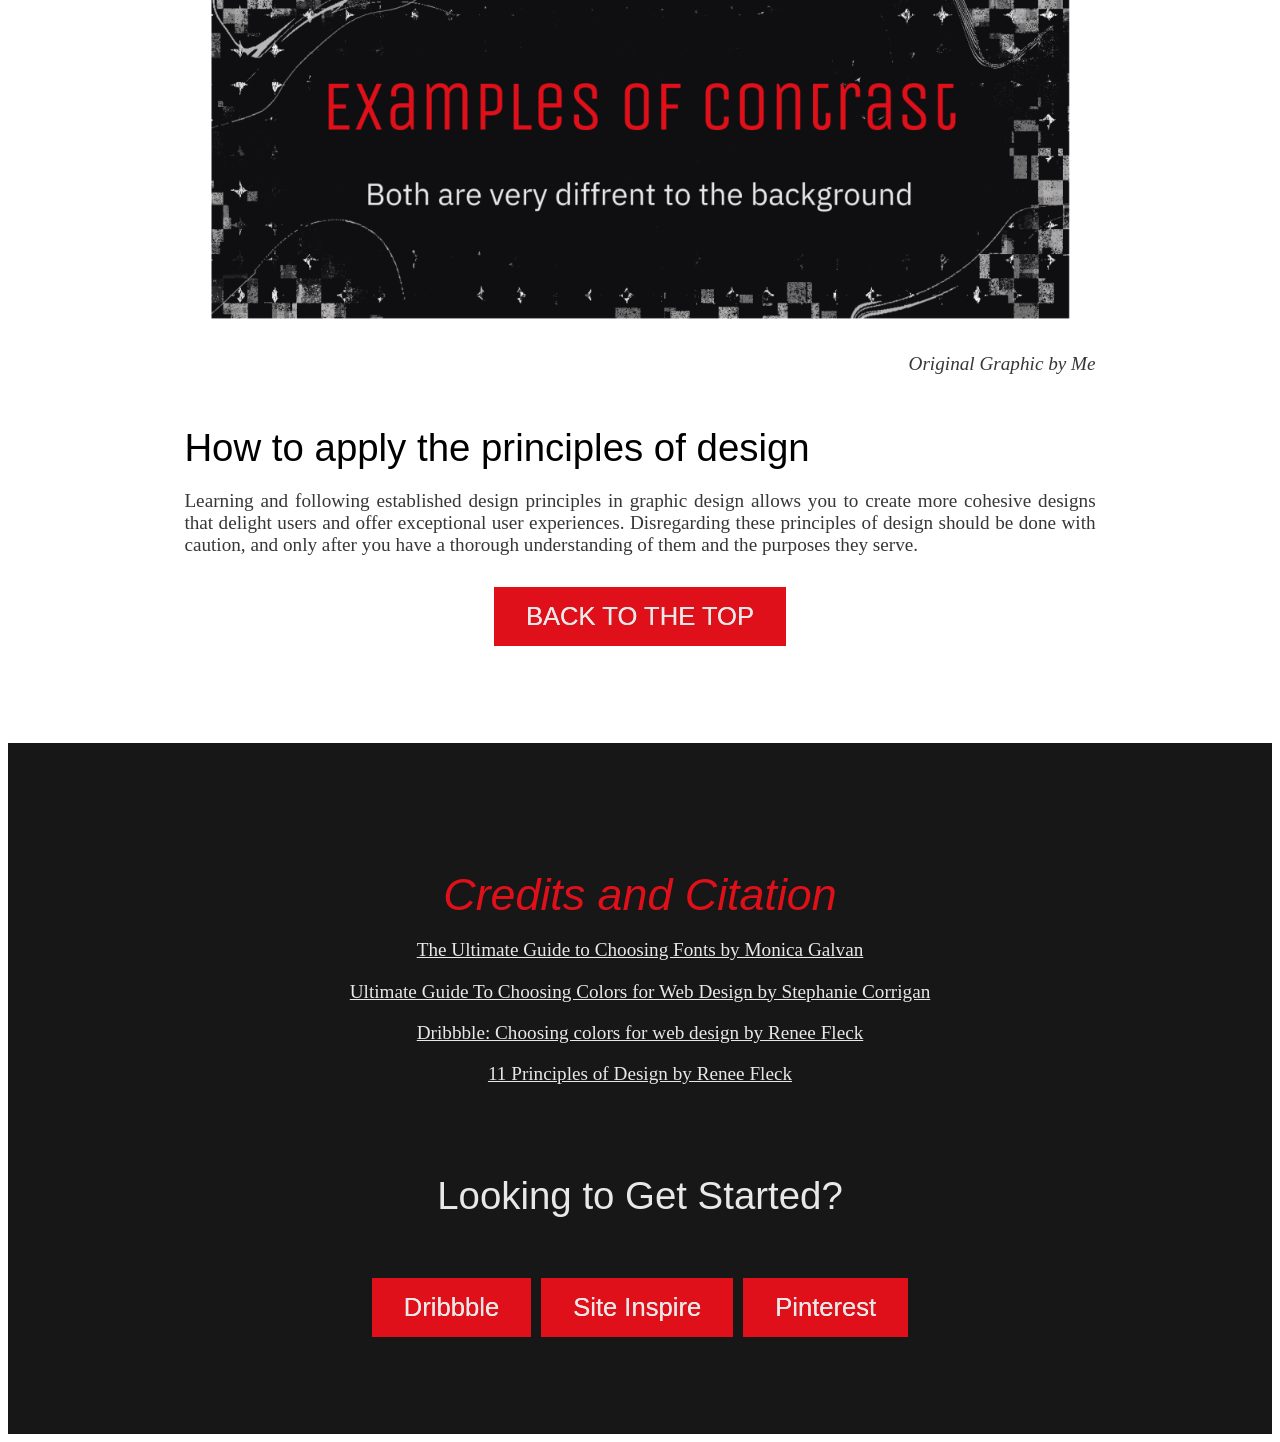
==== commit 551e501b: "Try changes" ====
--- a/index.html
+++ b/index.html
@@ -4,9 +4,6 @@
 <meta charset="utf-8">
 <title>WebsiteManifesto</title>
 <link href="CSSMANIFESTO.css" rel="stylesheet" type="text/css">
-<link rel="preconnect" href="https://fonts.googleapis.com">
-<link rel="preconnect" href="https://fonts.gstatic.com" crossorigin>
-<link href="https://fonts.googleapis.com/css2?family=IBM+Plex+Sans:ital,wght@0,100..700;1,100..700&family=Quantico:ital,wght@0,400;0,700;1,400;1,700&family=Unica+One&display=swap" rel="stylesheet">
 	
 	<title>My Website</title>
 </head>
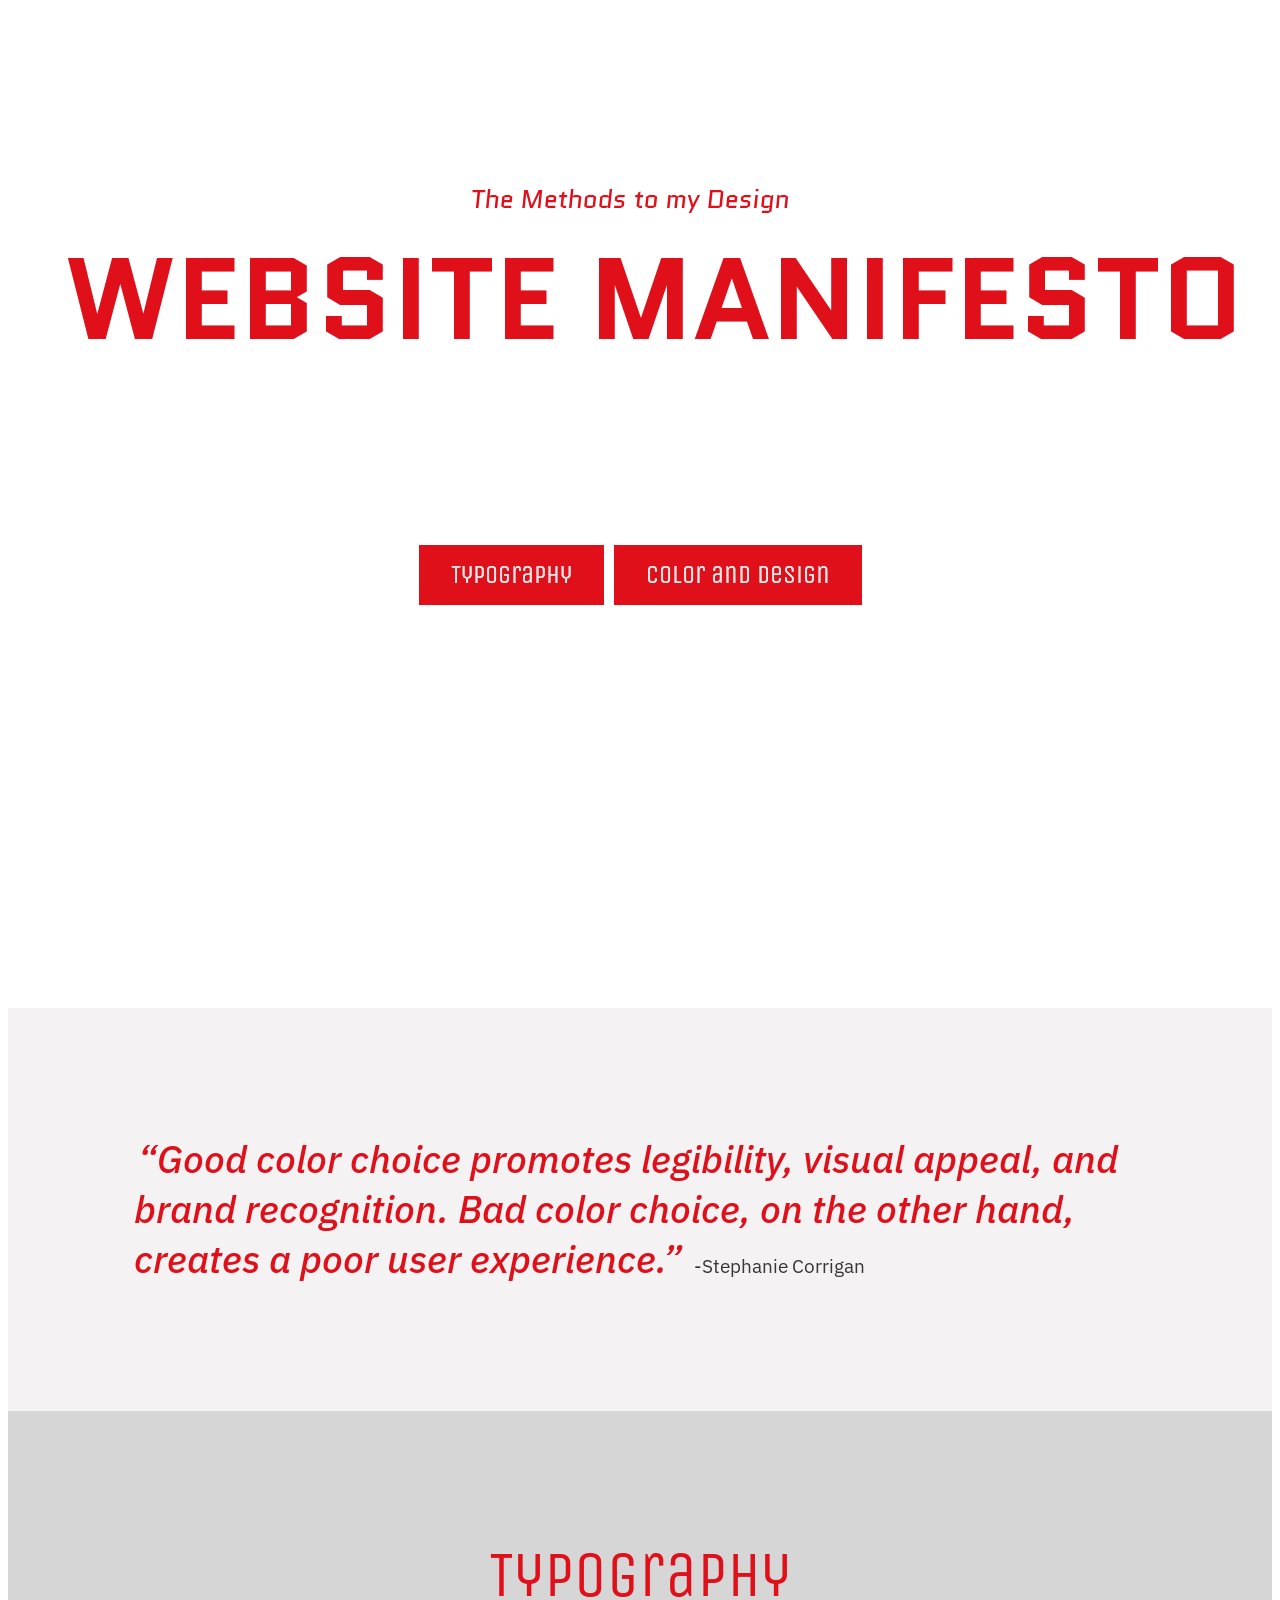
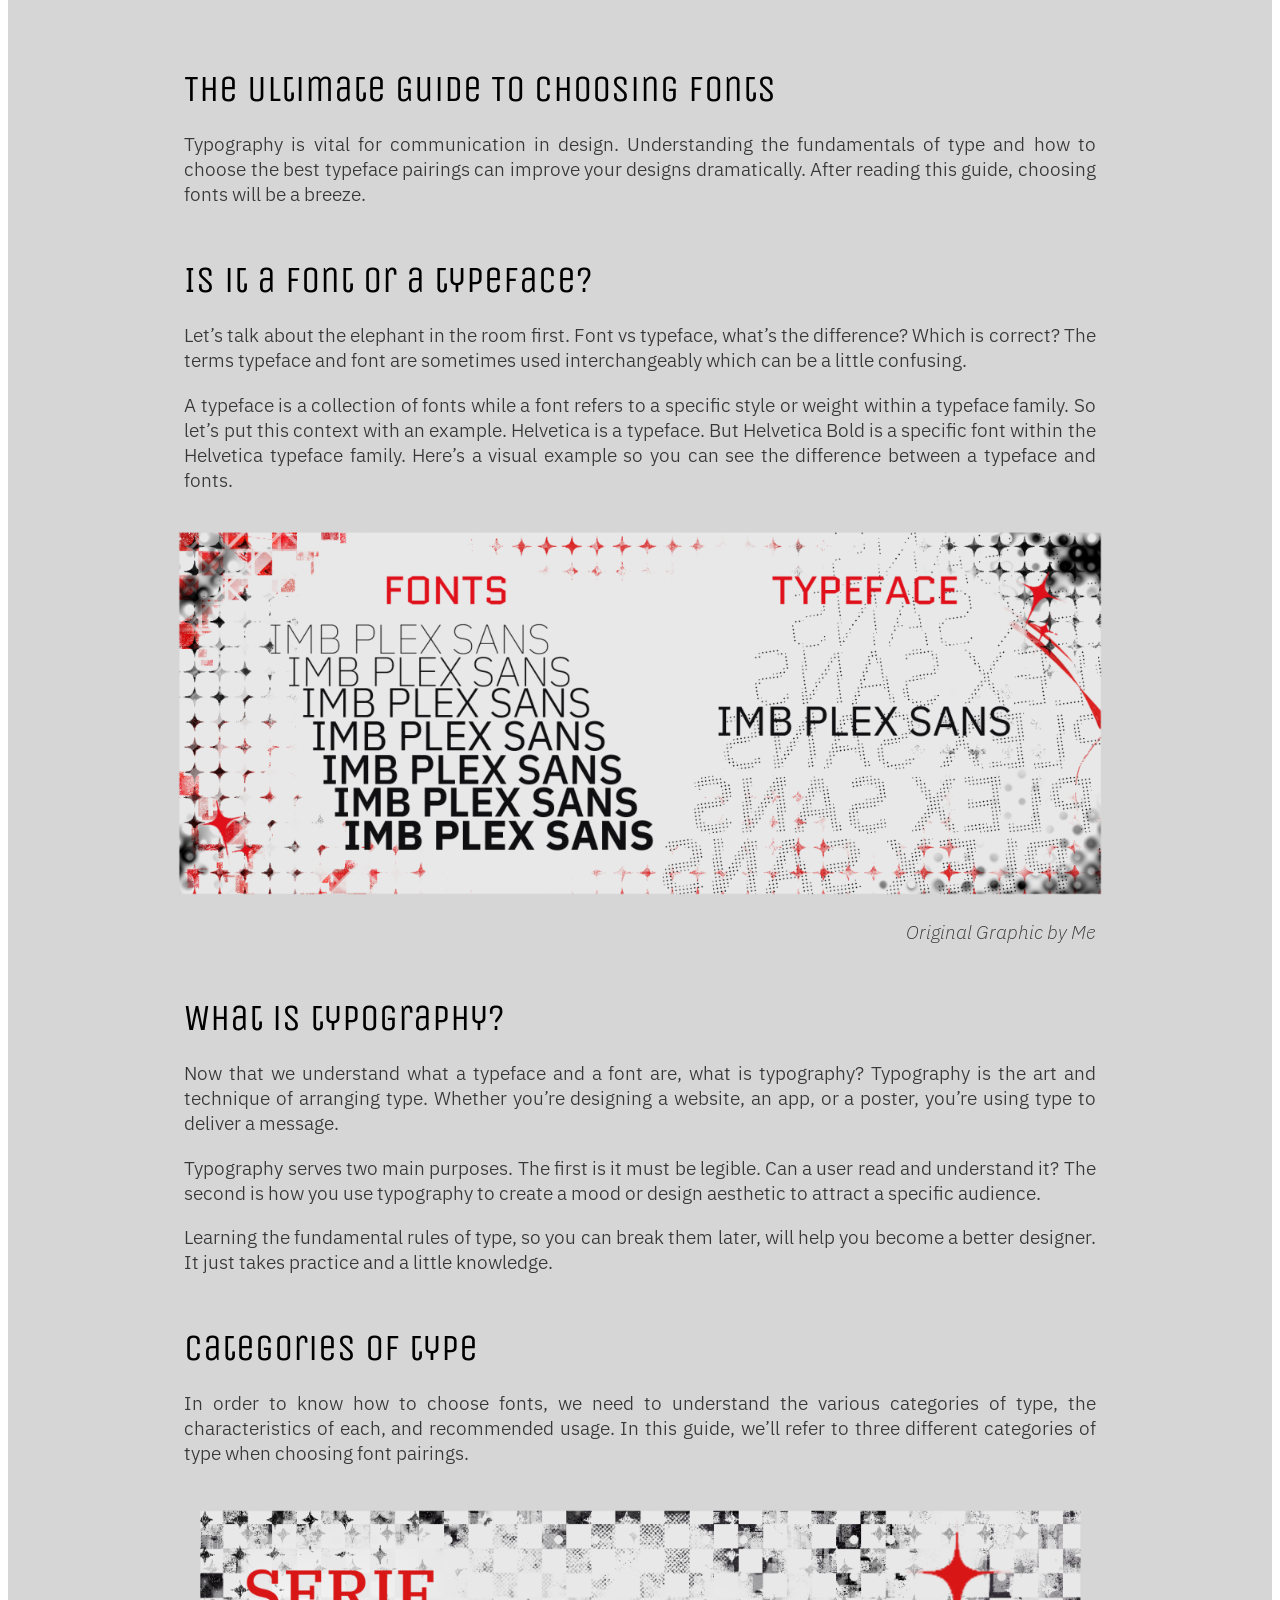
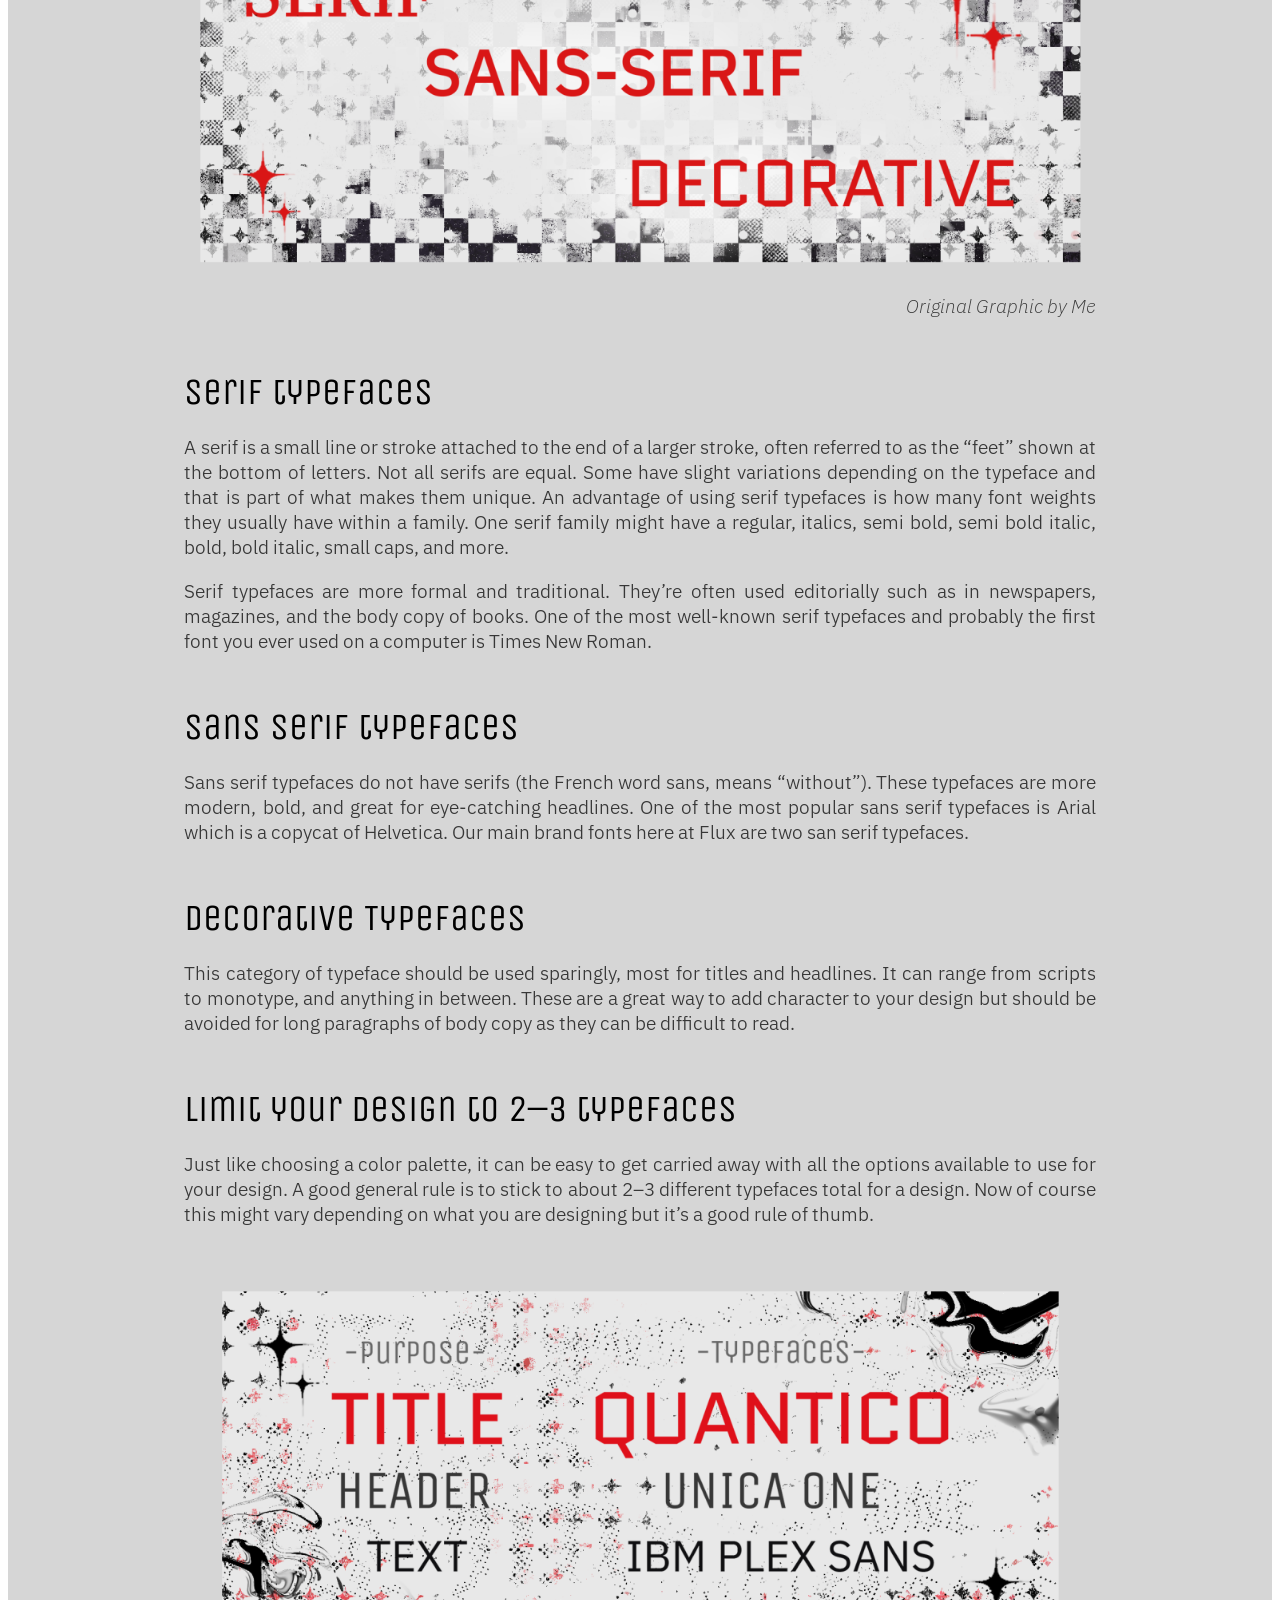
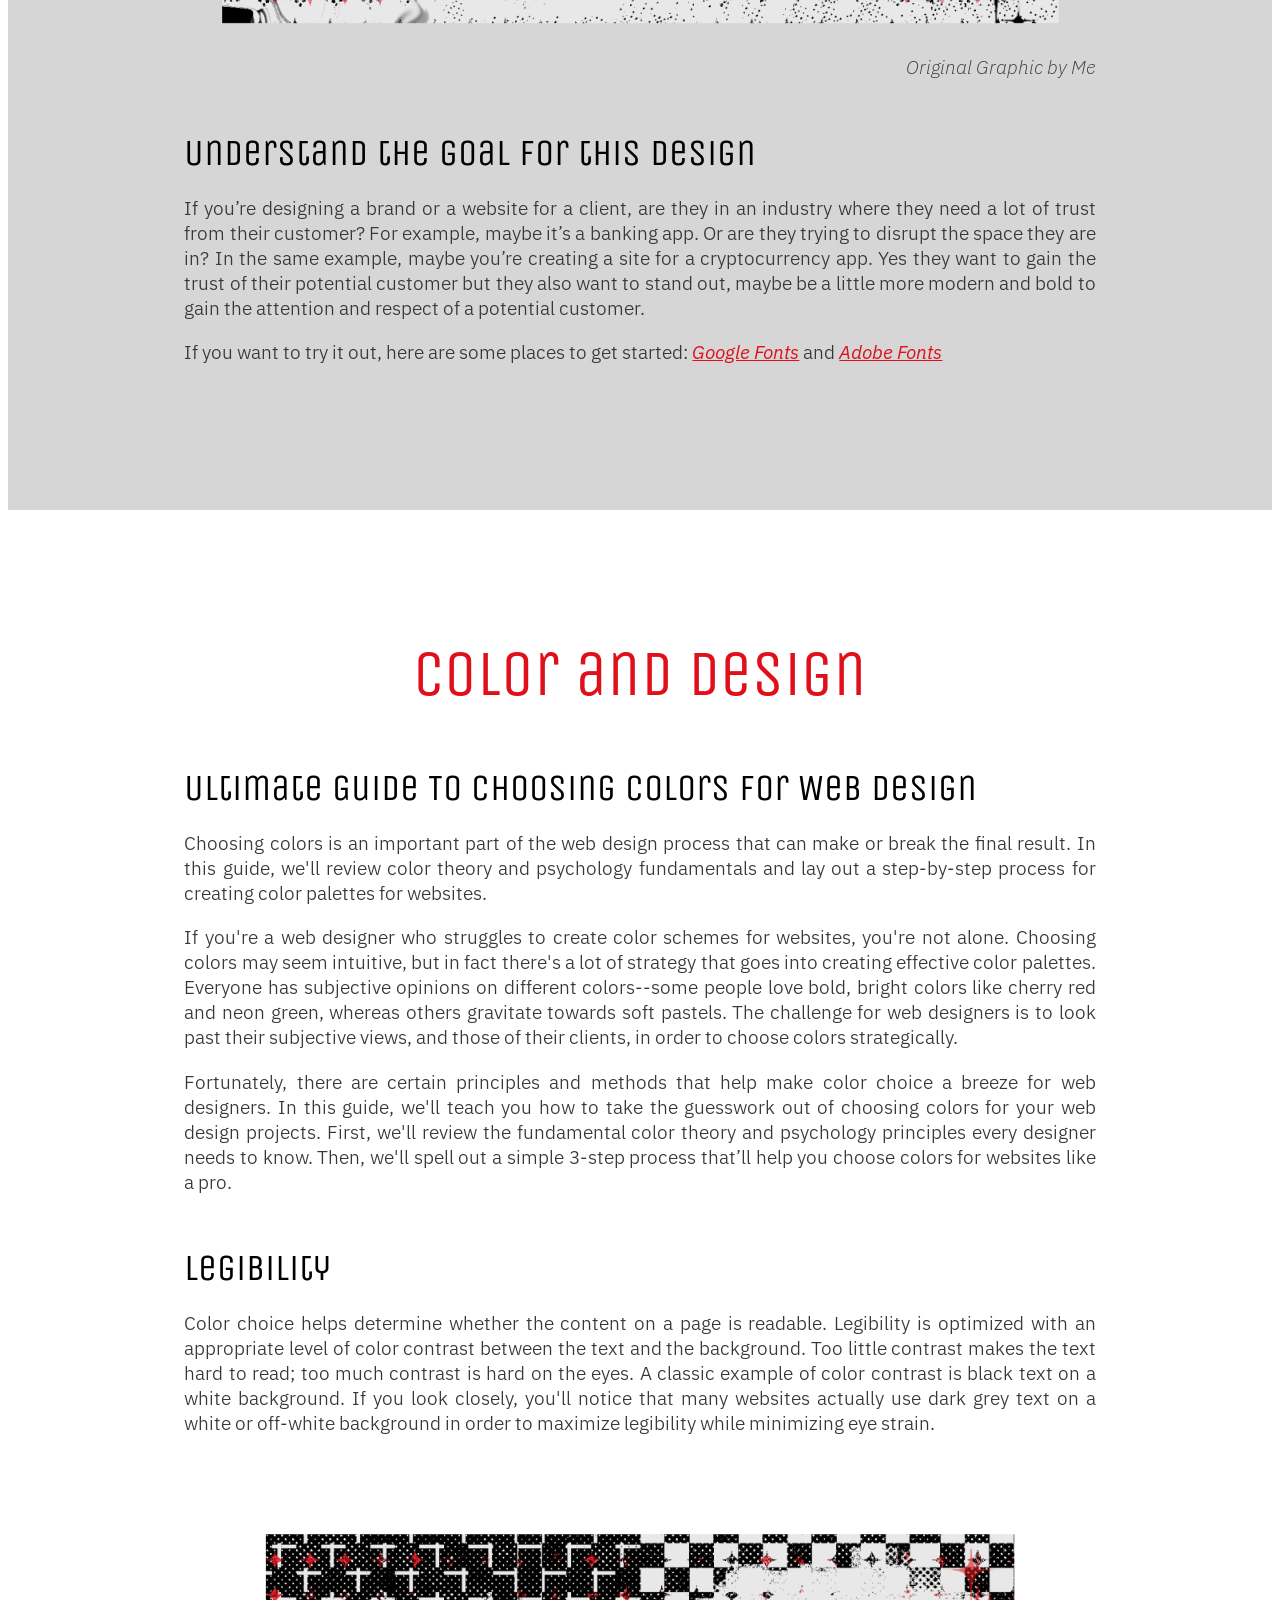
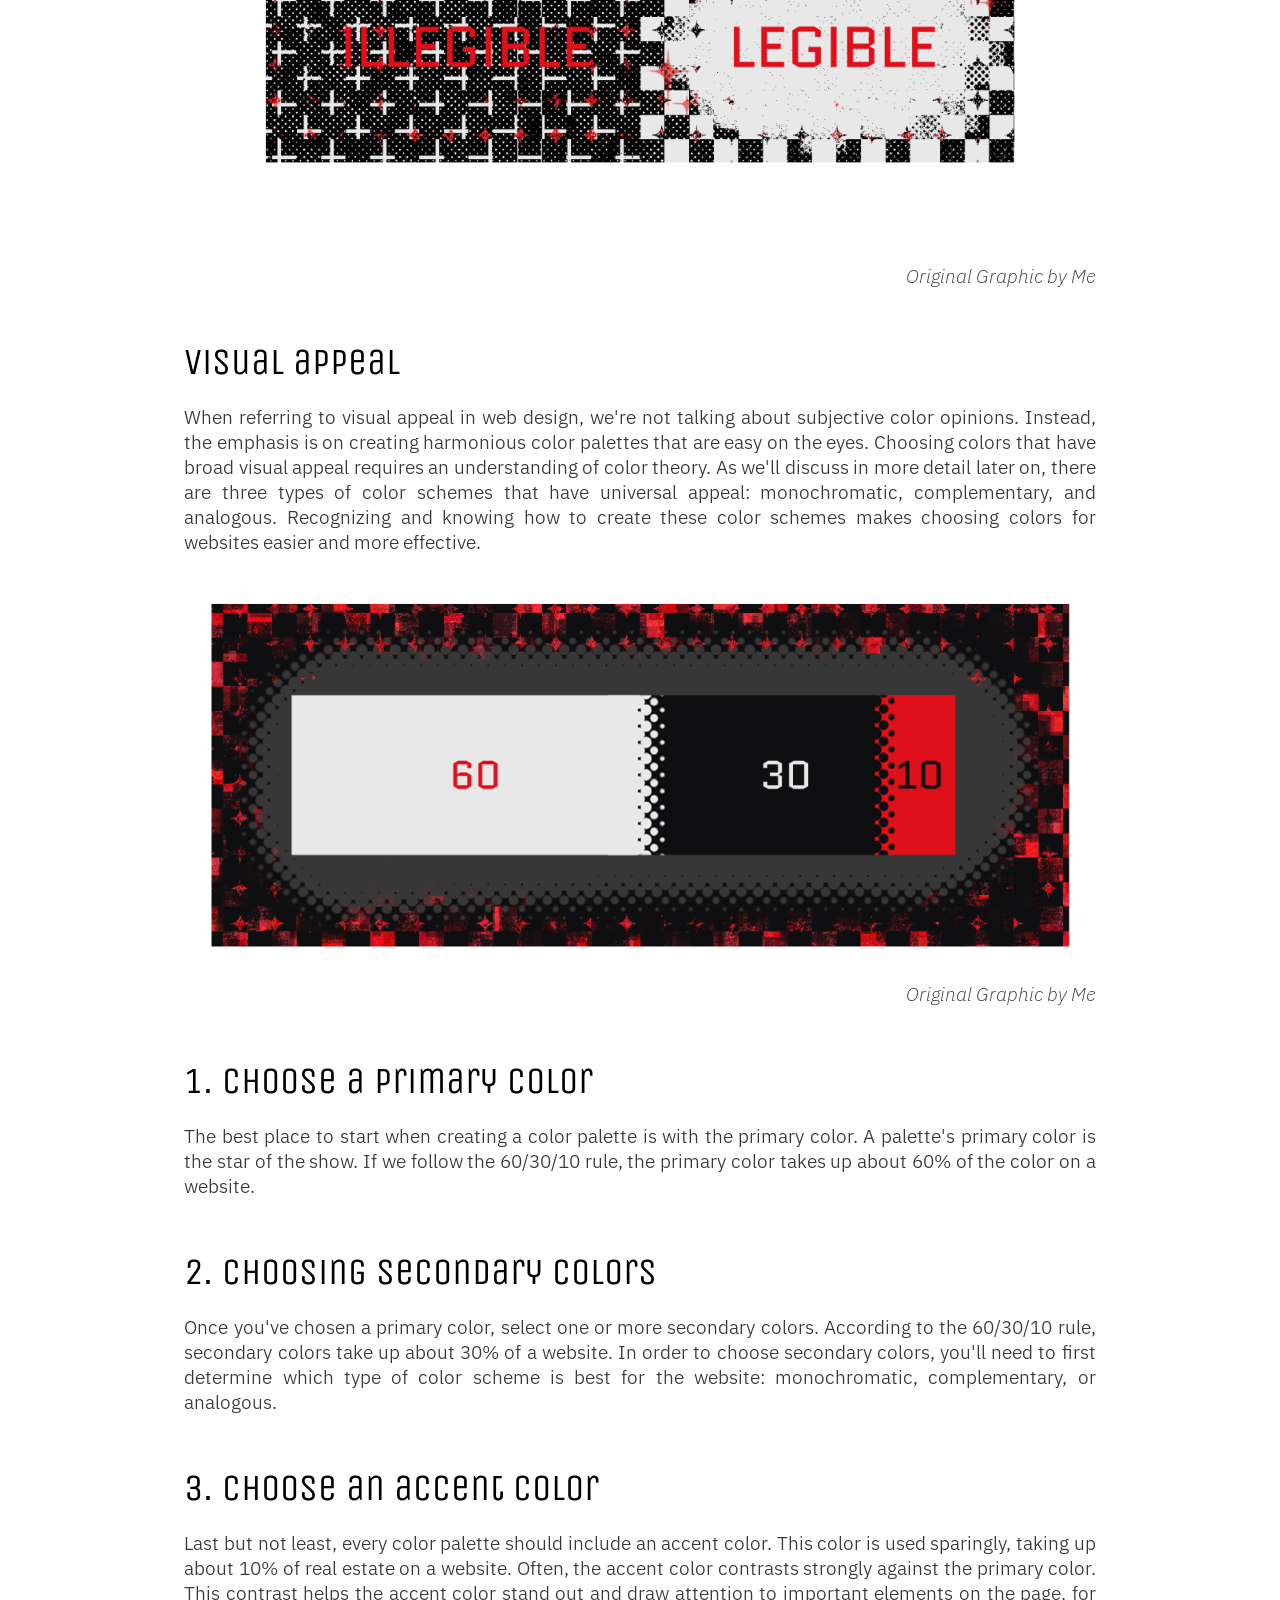
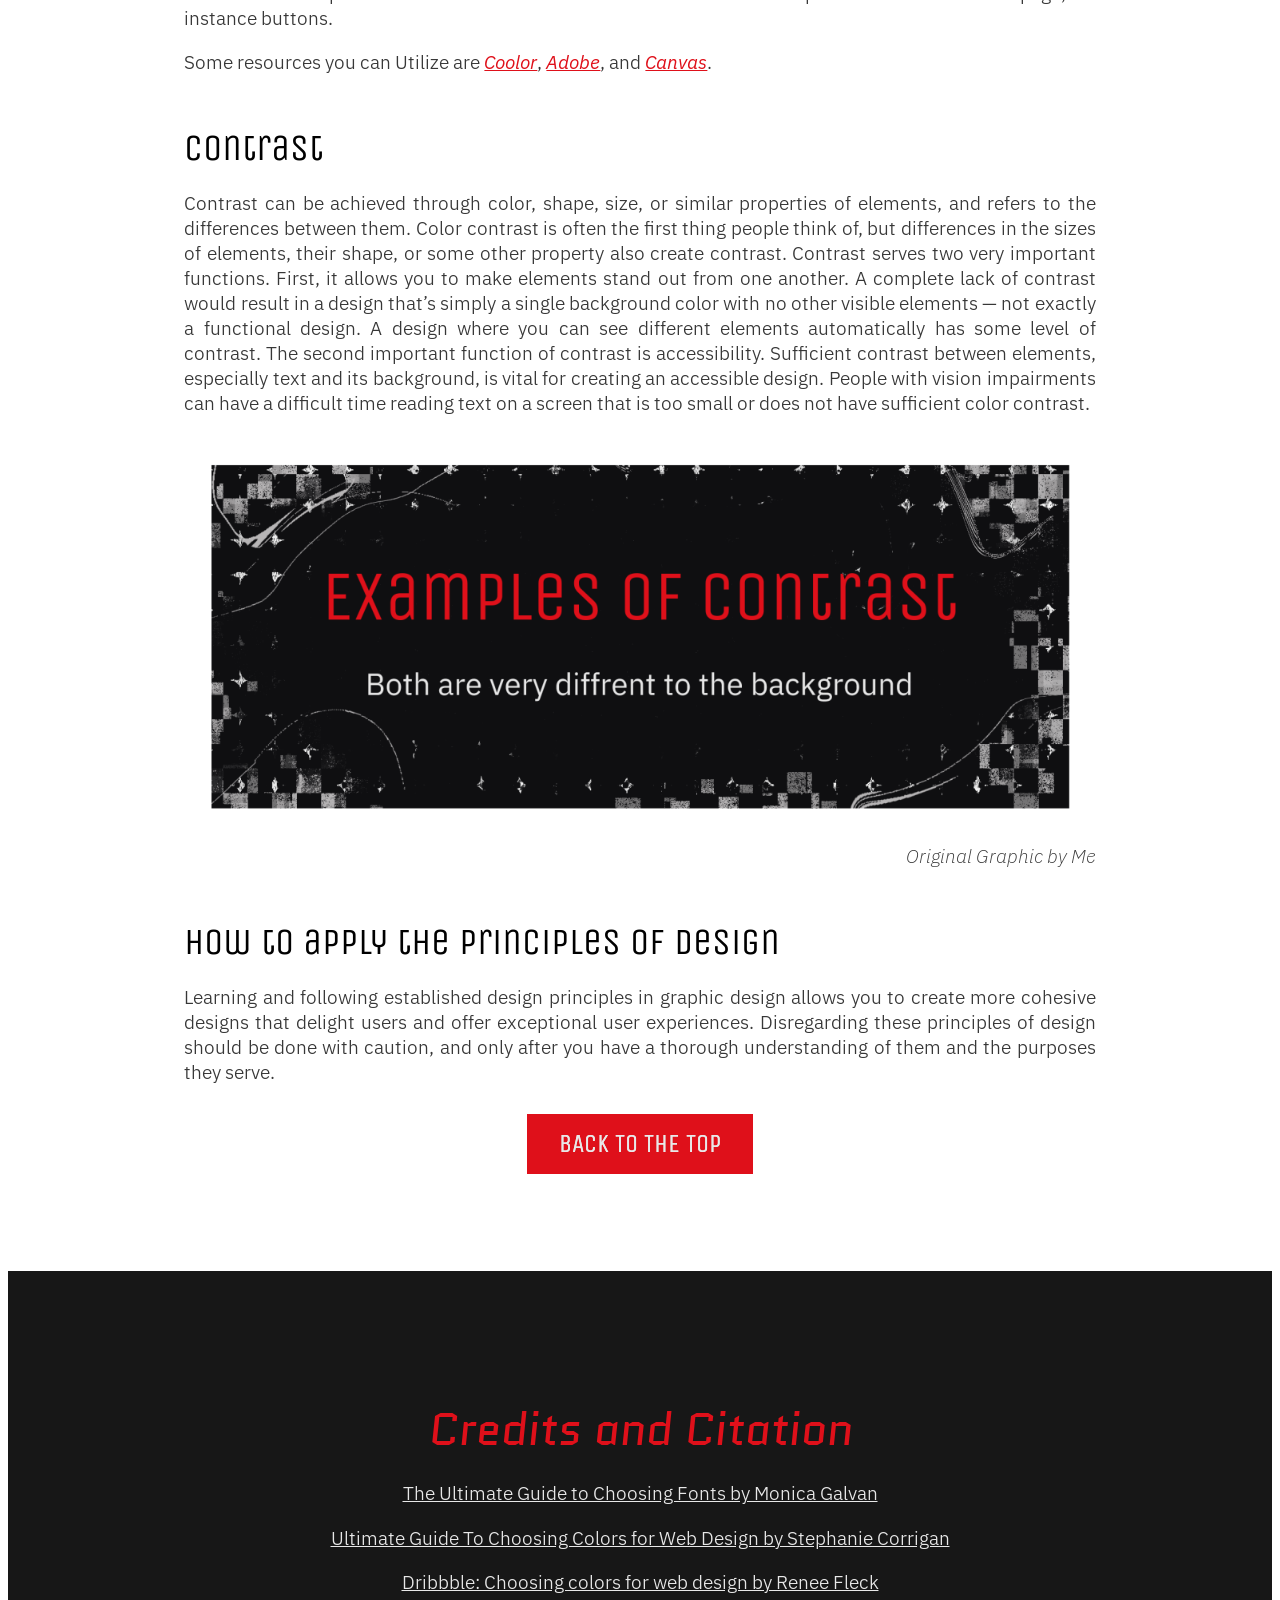
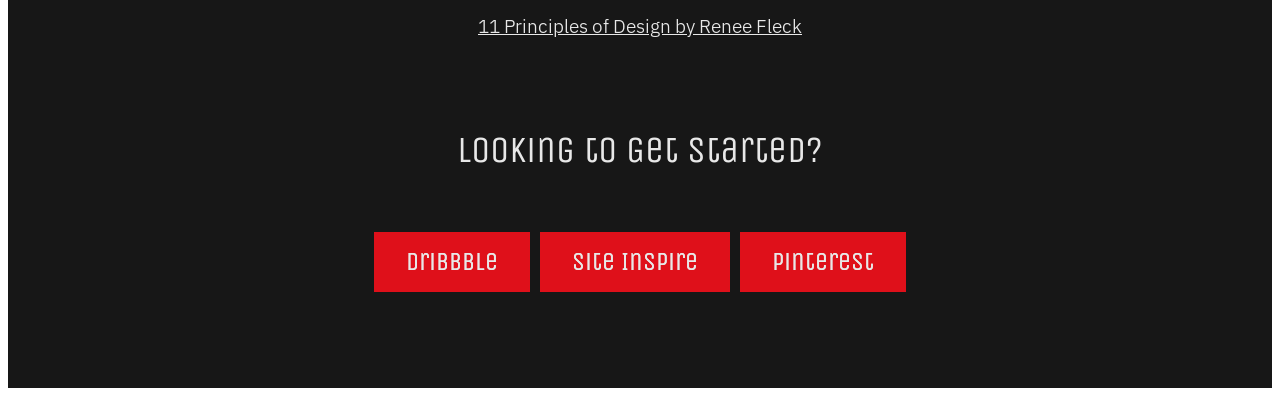
==== commit eedabbe2: "Try changes" ====
--- a/index.html
+++ b/index.html
@@ -3,7 +3,10 @@
 <head>
 <meta charset="utf-8">
 <title>WebsiteManifesto</title>
-<link href="CSSMANIFESTO.css" rel="stylesheet" type="text/css">
+<link href="./CSSMANIFESTO.css" rel="stylesheet" type="text/css">
+<link rel="preconnect" href="https://fonts.googleapis.com">
+<link rel="preconnect" href="https://fonts.gstatic.com" crossorigin>
+<link href="https://fonts.googleapis.com/css2?family=IBM+Plex+Sans:ital,wght@0,100..700;1,100..700&family=Quantico:ital,wght@0,400;0,700;1,400;1,700&family=Unica+One&display=swap" rel="stylesheet">
 	
 	<title>My Website</title>
 </head>
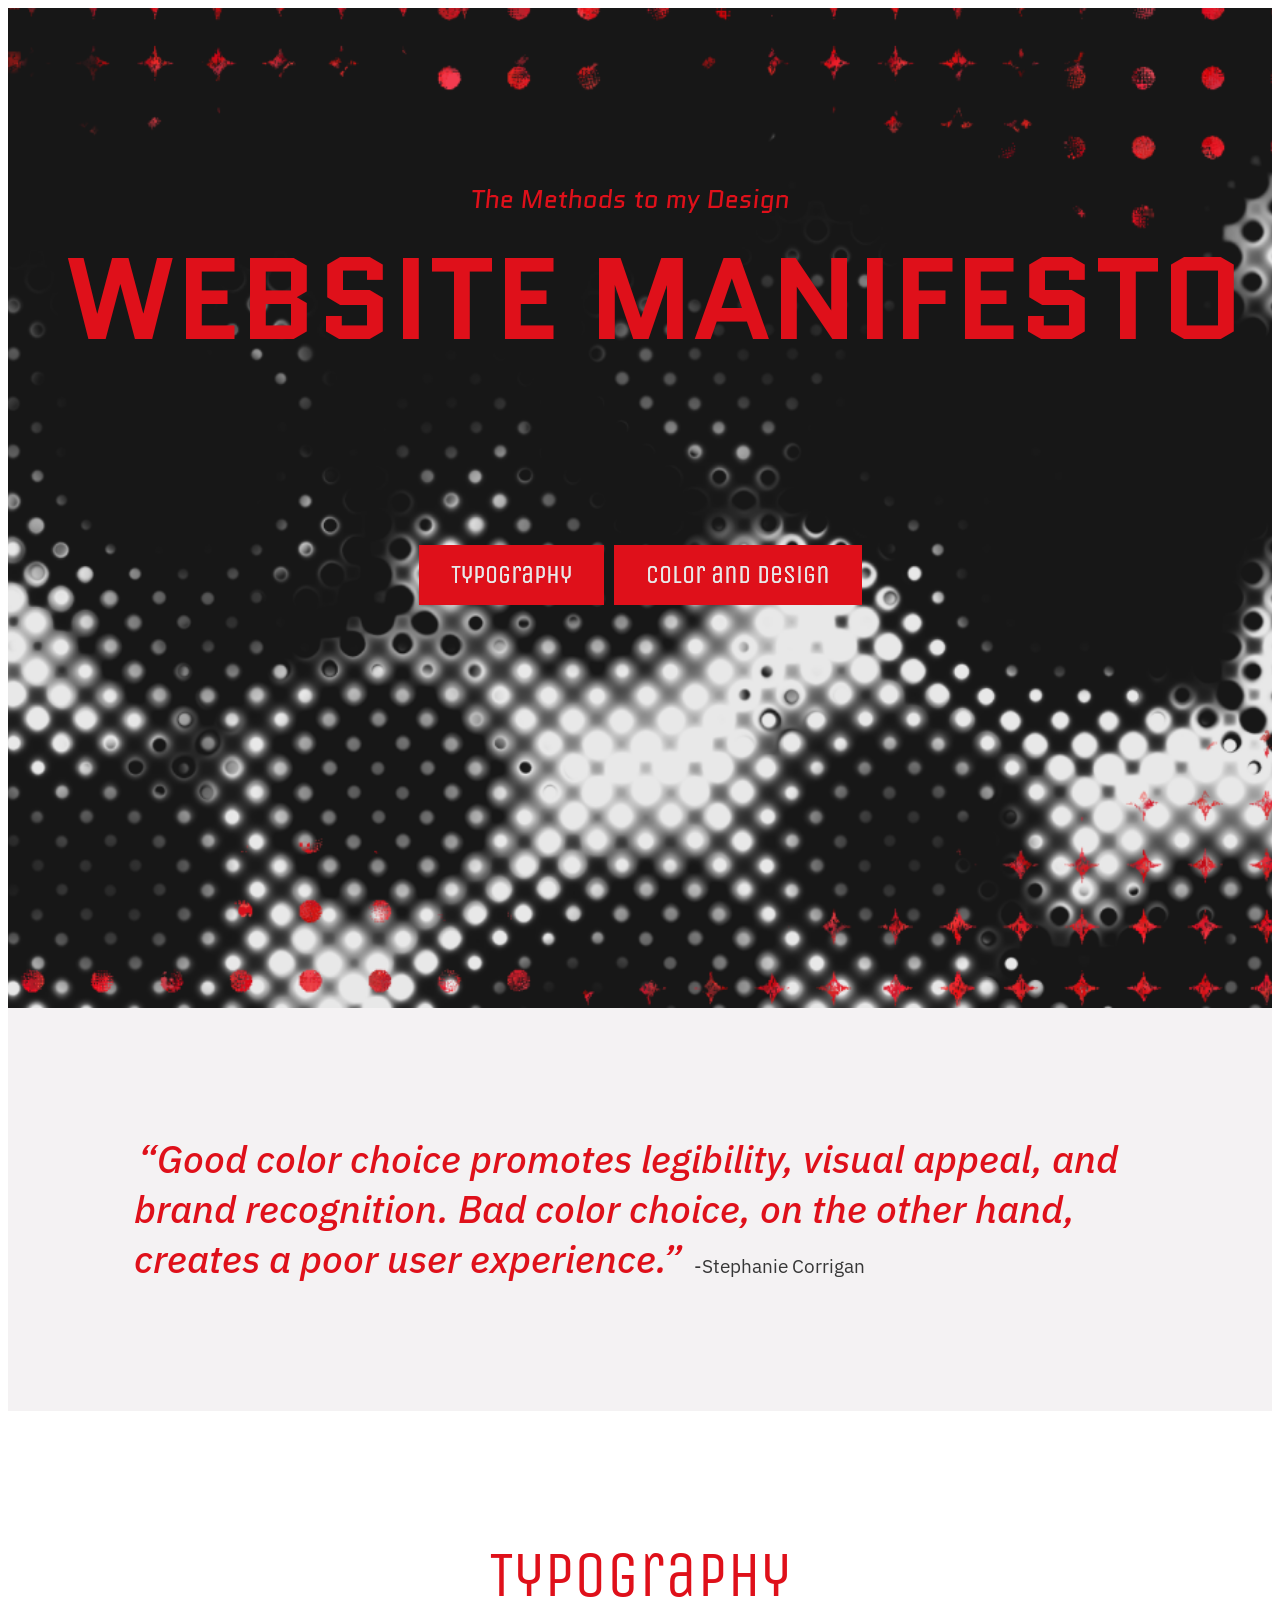
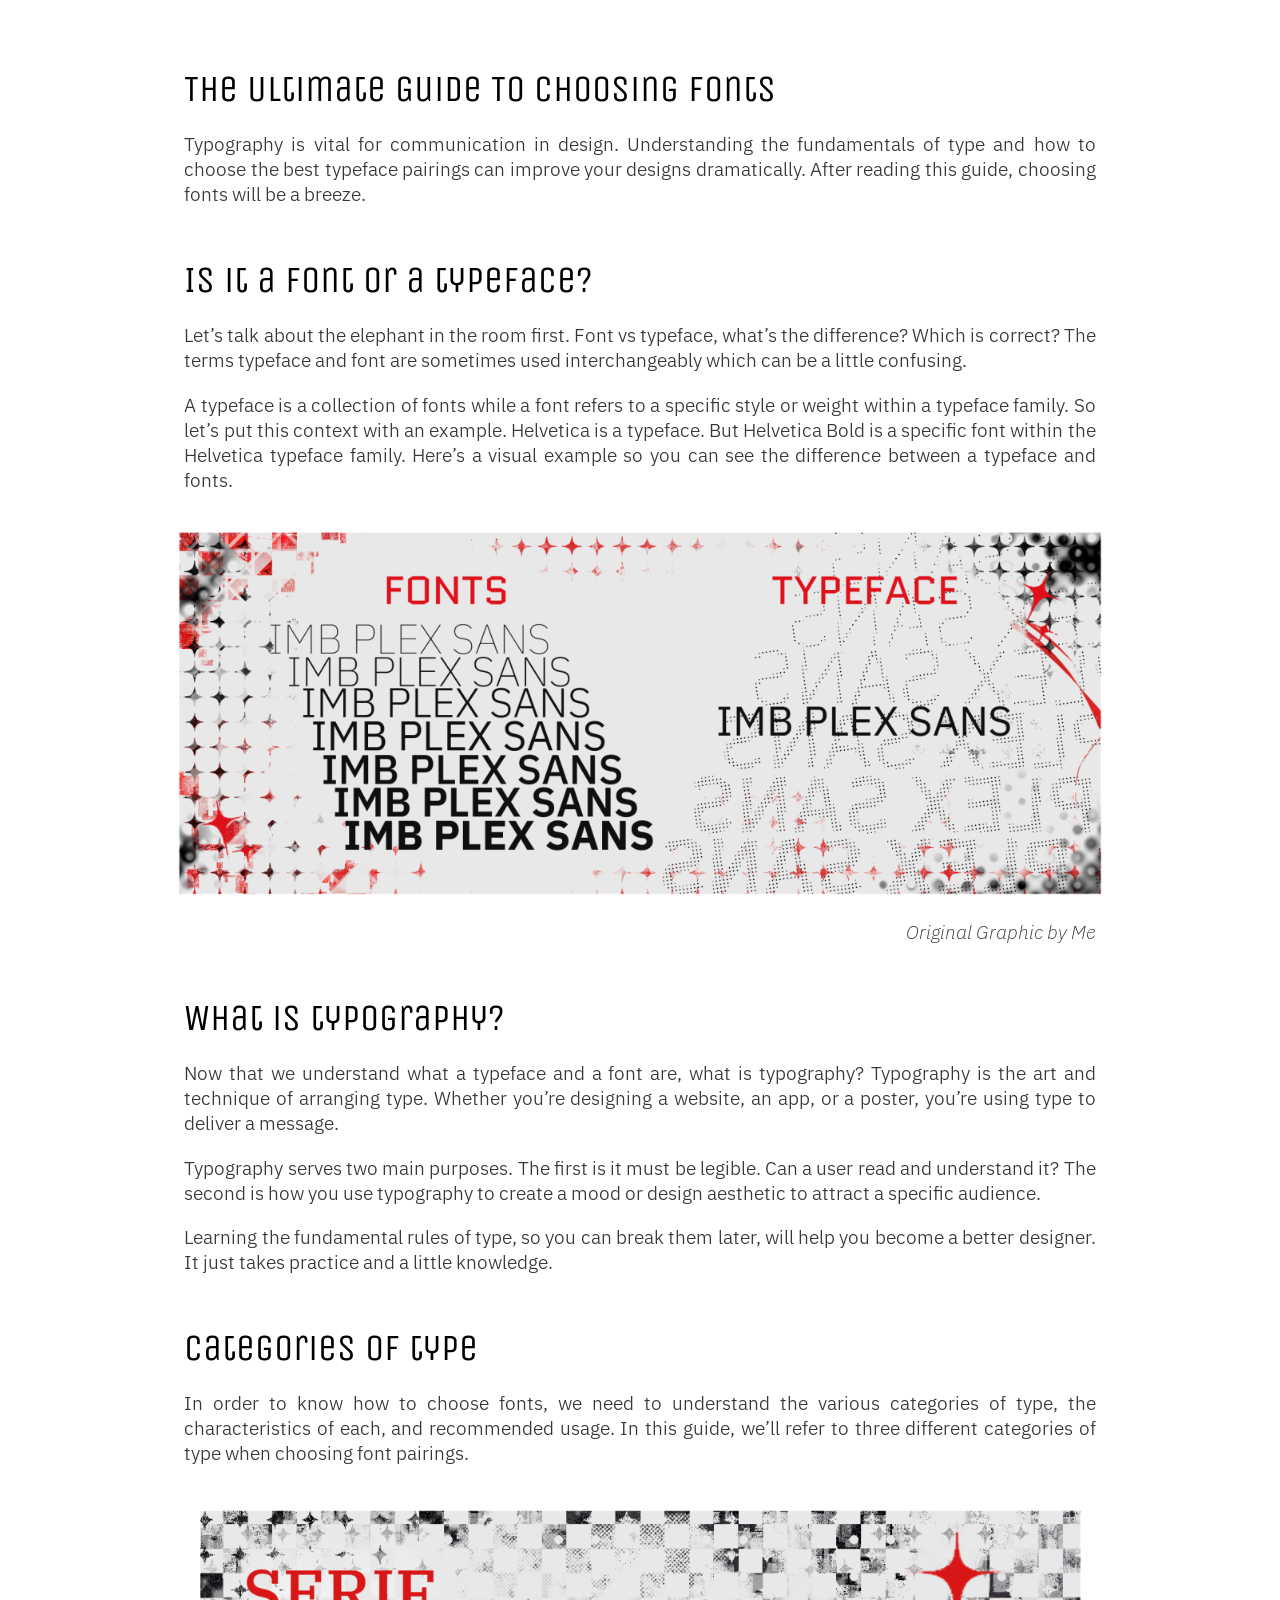
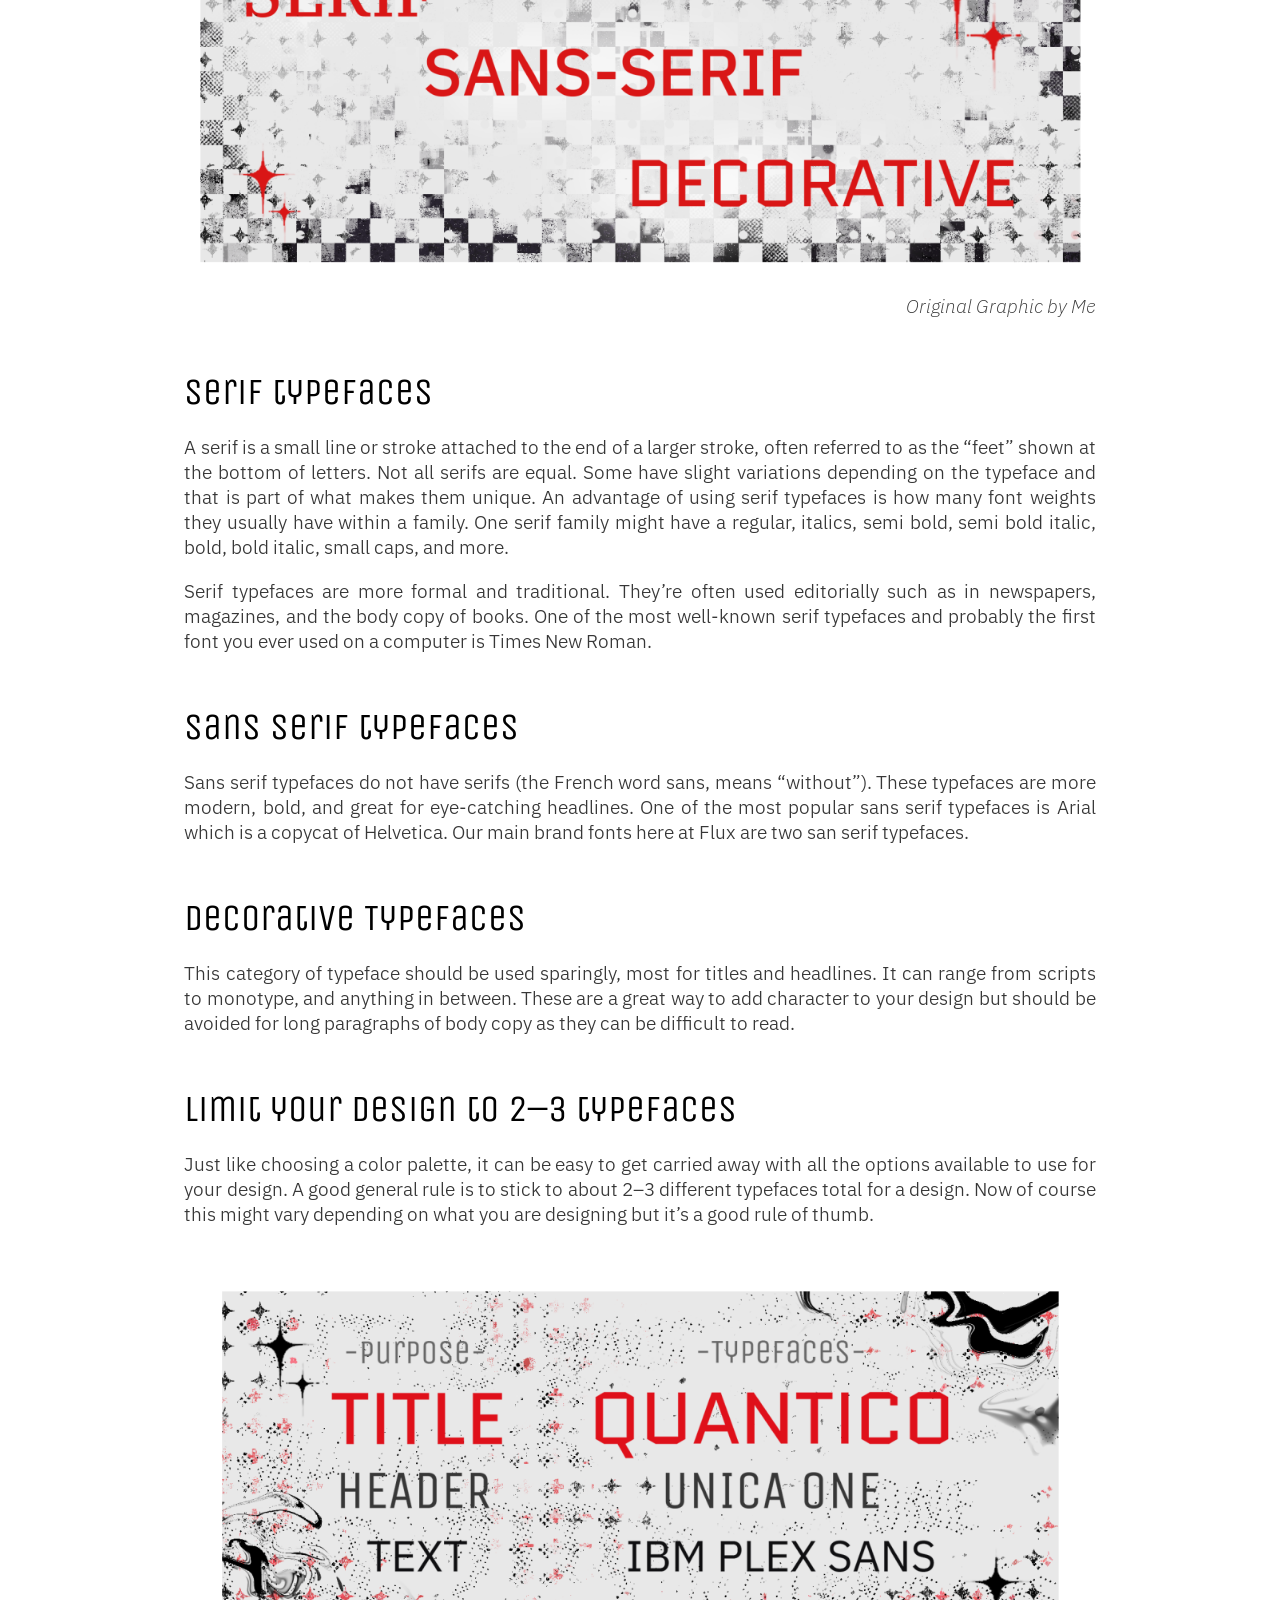
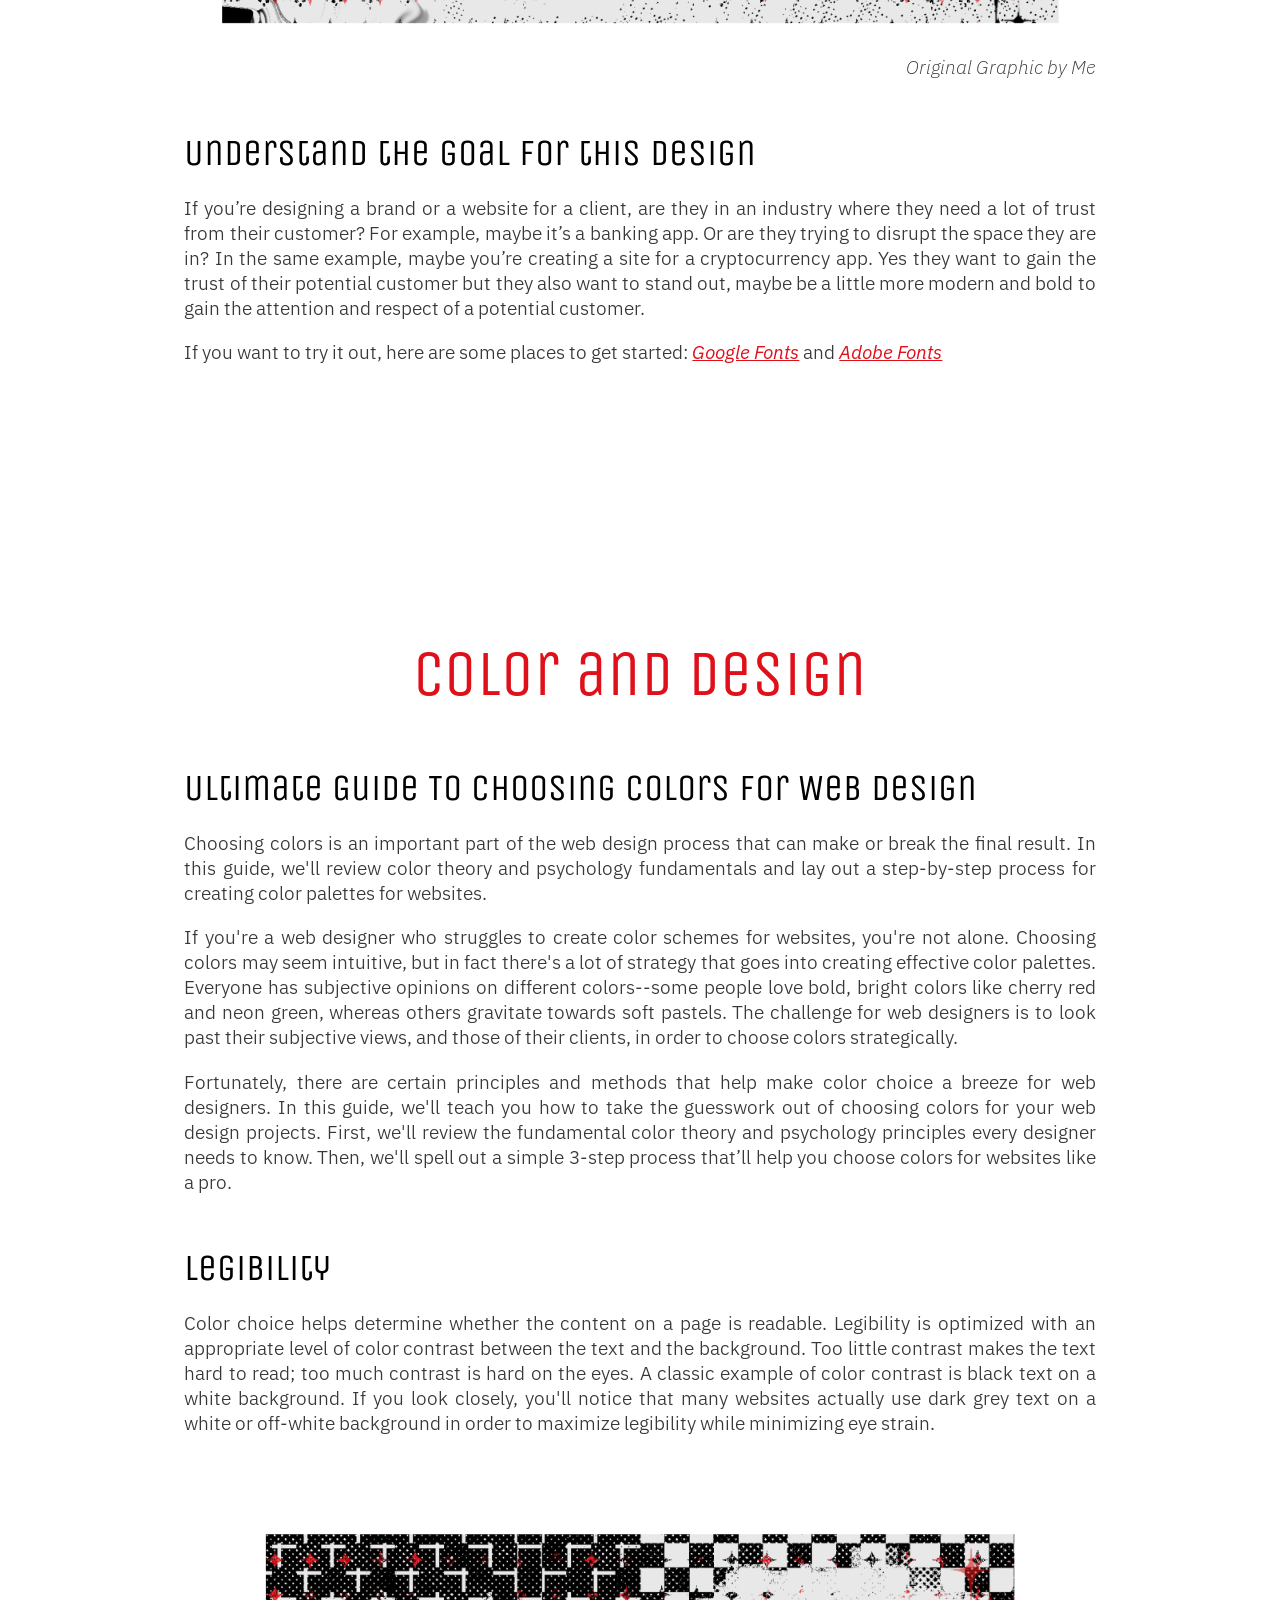
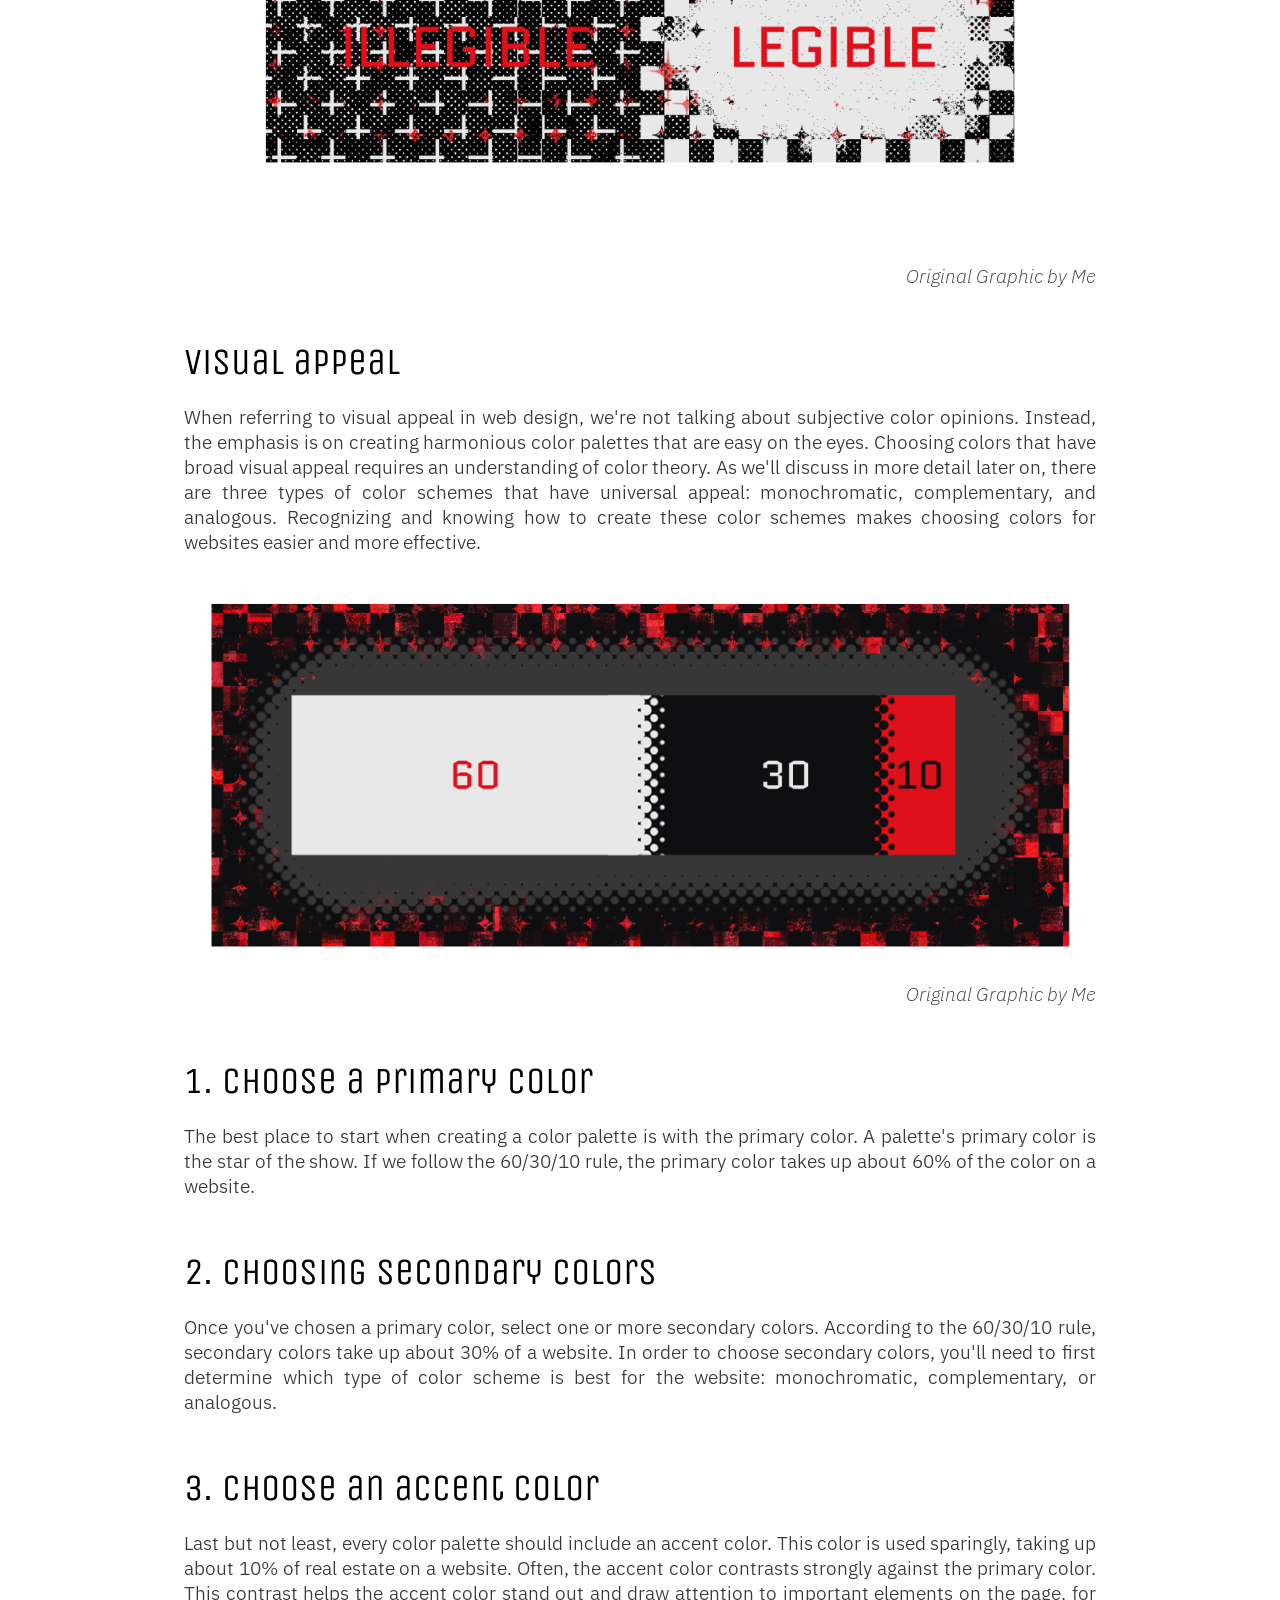
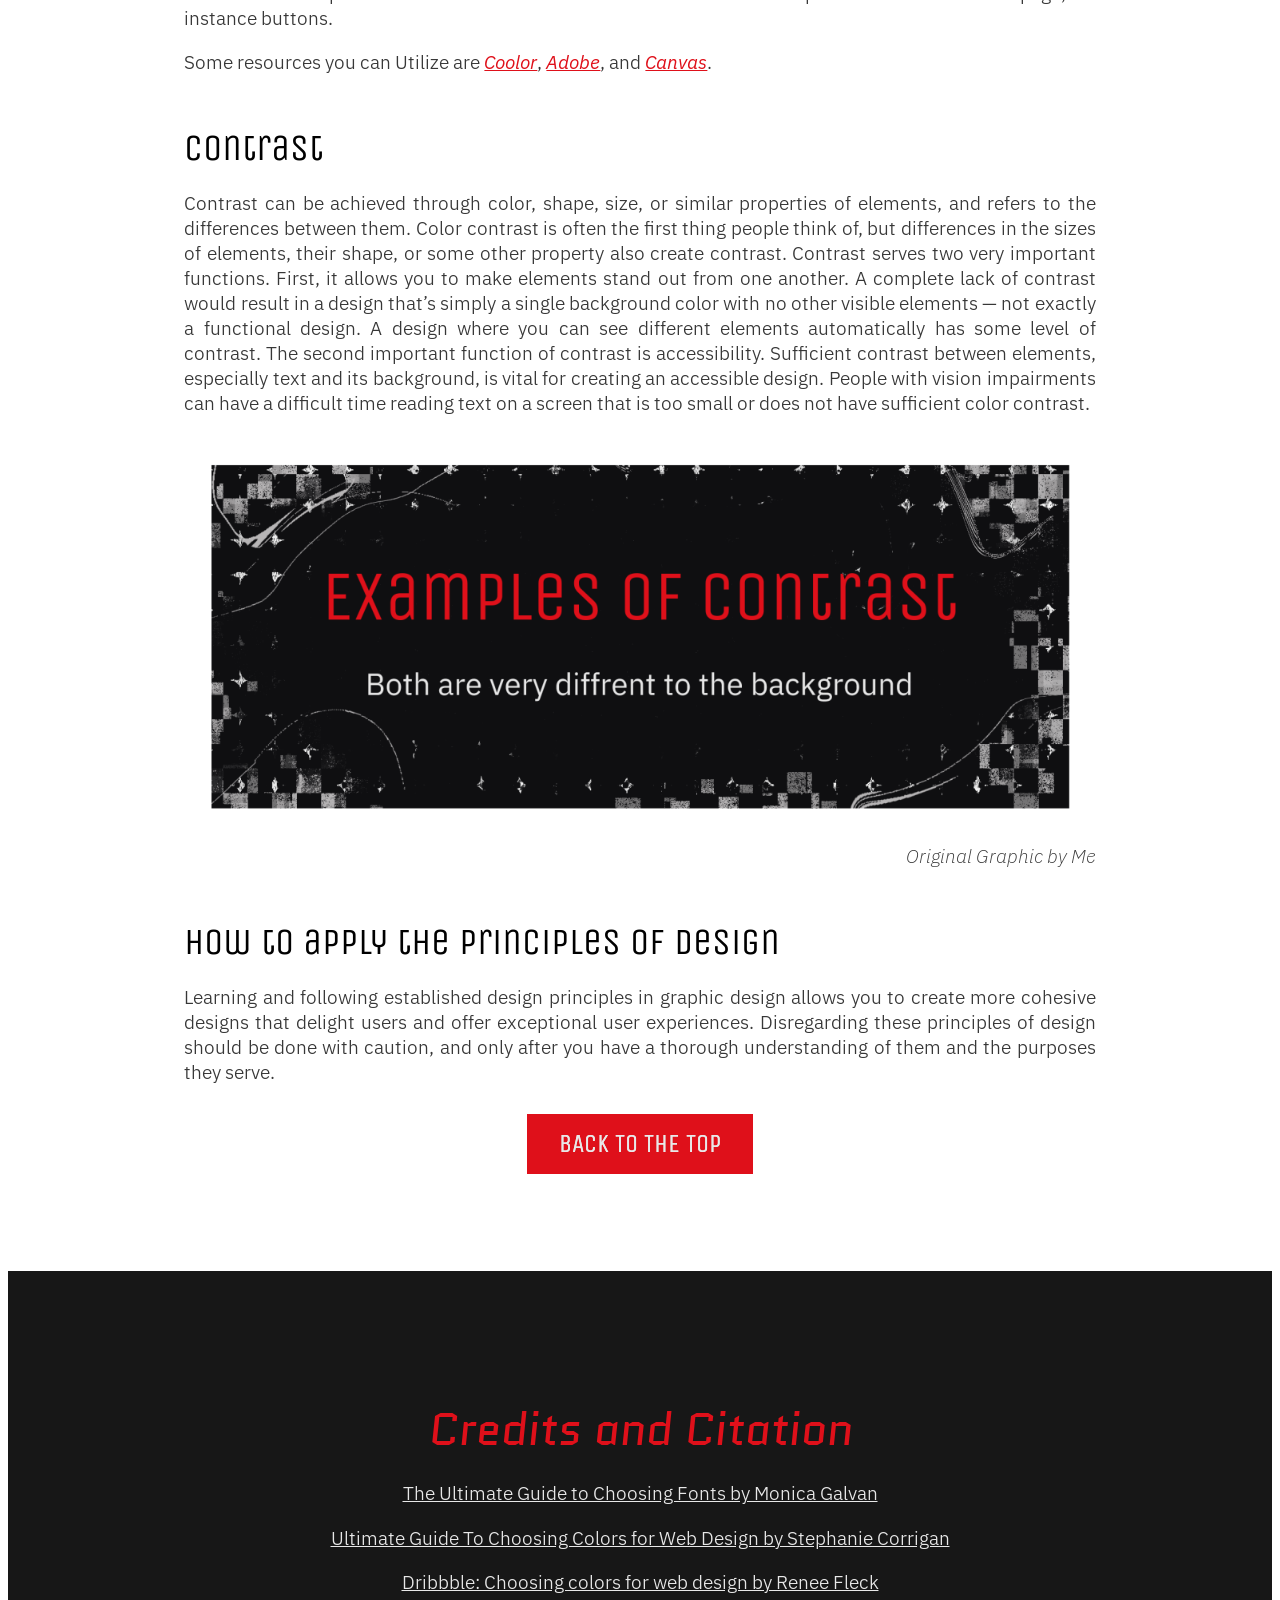
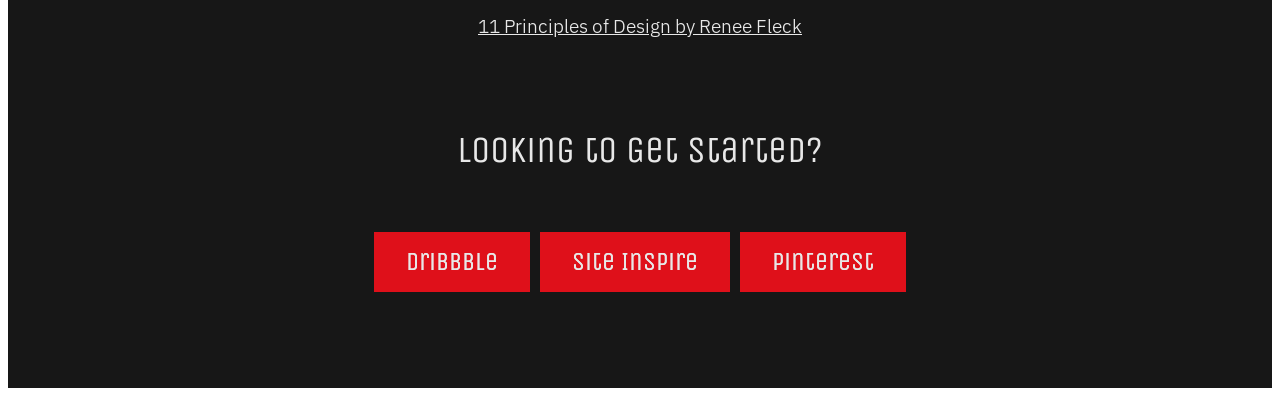
==== commit ae1bb326: "Nav bar and new page Added a Portfolio page and messing around with the nav bar" ====
--- a/index.html
+++ b/index.html
@@ -12,6 +12,7 @@
 </head>
 <body>
 	
+	
 	<!--Hero Section-->
 <section class="hero">
 <section id="heroSection">
@@ -21,7 +22,7 @@
 	<br><br>
 	<br><br>
 	
-	<table> <tr style="margin-left: 20px; margin-bottom:-200px; height;10%">
+	<table> <tr style="margin-left: 20px; margin-bottom:-200px; height:10%">
 		<td align="center">
 		</td>
 		<td align="center">
--- a/CSSMANIFESTO.css
+++ b/CSSMANIFESTO.css
@@ -1,133 +1,7 @@
 @charset "utf-8";
 
-
-	
-
-
-.forh1{
-  font-family: "Quantico", sans-serif;
-  font-weight: 800;
-  font-style: normal;
-	font-size: 9vw;
-	color:#DF101A;
-	text-align: center;
-	margin-top: 0;
-	margin-left: auto;
-	padding-left:20px; 
-}
-
-h2{
-  font-family: "Unica One", sans-serif;
-  font-weight: 400;
-  font-style: normal;
-	font-size: 5vw;
-	color:#DF101A;
-	text-align:center;
-	margin-top:0;
-}
-
-h3{
-  font-family: "Quantico", sans-serif;
-  font-weight: 400;
-  font-style: italic;
-	font-size: 2vw;
-	color:#DF101A;
-	text-align:bottom;
-	margin-bottom:0;
-	
-	
-}
-fh3{
-  font-family: "Quantico", sans-serif;
-  font-weight: 400;
-  font-style: italic;
-	font-size: 3.5vw;
-	color:#DF101A;
-	text-align:bottom;
-	margin-bottom:0;
-	
-	
-}
-
-h4{ font-family: "Unica One", sans-serif;
-  font-weight: 400;
-  font-style: normal;
-	font-size: 3vw;
-	color:#000000;
-	padding-right: 45px;
-	padding-left: 50px;
-	margin-bottom: 20px;
-	}
-
-h5{ font-family: "Unica One", sans-serif;
-  font-weight: 400;
-  font-style: normal;
-	font-size: 3vw;
-	color:#DF101A;
-	}
-figcaption{ font-family: 'IBM Plex Sans';
-  font-weight: 250;
-  font-style: italic;
-	font-size: 1.5vw;
-	color:#373737;
-	text-align:right;	
-	padding-right: 50px;
-	padding-left: 50px;
-
-}
-
-p{ font-family: 'IBM Plex Sans';
-  font-weight: 350;
-  font-style: normal;
-	font-size: 1.5vw;
-	color:#373737;
-	text-align:justify;	
-	padding-right: 50px;
-	padding-left: 50px;
-}
-
-p1{ font-family: 'IBM Plex Sans';
-  font-weight: 400;
-  font-style: normal;
-	font-size: 1.5vw;
-	color:#373737;
-	text-align:right;	
-	padding: 4px;
-}
-q { font-family: 'IBM Plex Sans';
-  font-weight: 500;
-  font-style:italic;
-	font-size: 3vw;
-	color:#DF101A;
-	text-align:justify;	
-	padding: 4px;
-}
-
-h6{ font-family: "Unica One", sans-serif;
-  font-weight: 400;
-  font-style: normal;
-	font-size: 3vw;
-	color:#E8E8E8;
-	text-align:center;
-	padding-top: 0px;
-
-	}
-
-p2{ font-family: 'IBM Plex Sans';
-  font-weight: 350;
-  font-style: normal;
-	font-size: 1.5vw;
-	color:#E8E8E8;
-	text-align:justify;	
-	padding-right: 25px;
-	padding-left: 25px;
-}
-
-
-
-
 .hero {
-	background-image: url("IMG/herobg.png");
+	background-image: url("IMG/Herobg.png");
 	background-size:cover;
 	background-position: center center;
 	background-repeat: no-repeat;
@@ -136,6 +10,130 @@
 	align: center;
 }
 
+.forh1{
+  font-family: "Quantico", sans-serif;
+  font-weight: 800;
+  font-style: normal;
+	font-size: 9vw;
+	color:#DF101A;
+	text-align: center;
+	margin-top: 0;
+	margin-left: auto;
+	padding-left:20px; 
+}
+
+h2{
+  font-family: "Unica One", sans-serif;
+  font-weight: 400;
+  font-style: normal;
+	font-size: 5vw;
+	color:#DF101A;
+	text-align:center;
+	margin-top:0;
+}
+
+h3{
+  font-family: "Quantico", sans-serif;
+  font-weight: 400;
+  font-style: italic;
+	font-size: 2vw;
+	color:#DF101A;
+	text-align:bottom;
+	margin-bottom:0;
+	
+	
+}
+fh3{
+  font-family: "Quantico", sans-serif;
+  font-weight: 400;
+  font-style: italic;
+	font-size: 3.5vw;
+	color:#DF101A;
+	text-align:bottom;
+	margin-bottom:0;
+	
+	
+}
+
+h4{ font-family: "Unica One", sans-serif;
+  font-weight: 400;
+  font-style: normal;
+	font-size: 3vw;
+	color:#000000;
+	padding-right: 45px;
+	padding-left: 50px;
+	margin-bottom: 20px;
+	}
+
+h5{ font-family: "Unica One", sans-serif;
+  font-weight: 400;
+  font-style: normal;
+	font-size: 3vw;
+	color:#DF101A;
+	}
+figcaption{ font-family: 'IBM Plex Sans';
+  font-weight: 250;
+  font-style: italic;
+	font-size: 1.5vw;
+	color:#373737;
+	text-align:right;	
+	padding-right: 50px;
+	padding-left: 50px;
+
+}
+
+p{ font-family: 'IBM Plex Sans';
+  font-weight: 350;
+  font-style: normal;
+	font-size: 1.5vw;
+	color:#373737;
+	text-align:justify;	
+	padding-right: 50px;
+	padding-left: 50px;
+}
+
+p1{ font-family: 'IBM Plex Sans';
+  font-weight: 400;
+  font-style: normal;
+	font-size: 1.5vw;
+	color:#373737;
+	text-align:right;	
+	padding: 4px;
+}
+q { font-family: 'IBM Plex Sans';
+  font-weight: 500;
+  font-style:italic;
+	font-size: 3vw;
+	color:#DF101A;
+	text-align:justify;	
+	padding: 4px;
+}
+
+h6{ font-family: "Unica One", sans-serif;
+  font-weight: 400;
+  font-style: normal;
+	font-size: 3vw;
+	color:#E8E8E8;
+	text-align:center;
+	padding-top: 0px;
+
+	}
+
+p2{ font-family: 'IBM Plex Sans';
+  font-weight: 350;
+  font-style: normal;
+	font-size: 1.5vw;
+	color:#E8E8E8;
+	text-align:justify;	
+	padding-right: 25px;
+	padding-left: 25px;
+}
+
+
+
+
+
+
 .quote{
 	background-color:#F4F2F3;
 	padding:10%;
@@ -143,7 +141,7 @@
 
 
 .typography{
-	background-image:url("IMG/typebg.png");
+	background-image:url("IMG/Typebg.png");
 background-attachment:fixed;
 	background-size: cover;
 	
@@ -249,3 +247,26 @@
 
 
 
+ul.topnav {
+  list-style-type: none;
+  margin: 0;
+  padding: 0;
+  overflow: hidden;
+  background-color: #333;
+}
+
+ul.topnav li {float: left;}
+
+ul.topnav li a {
+  display: block;
+  color: white;
+  text-align: center;
+  padding: 14px 16px;
+  text-decoration: none;
+}
+
+ul.topnav li a:hover:not(.active) {background-color: #111;}
+
+ul.topnav li a.active {background-color: #04AA6D;}
+
+ul.topnav li.right {float: right;}
